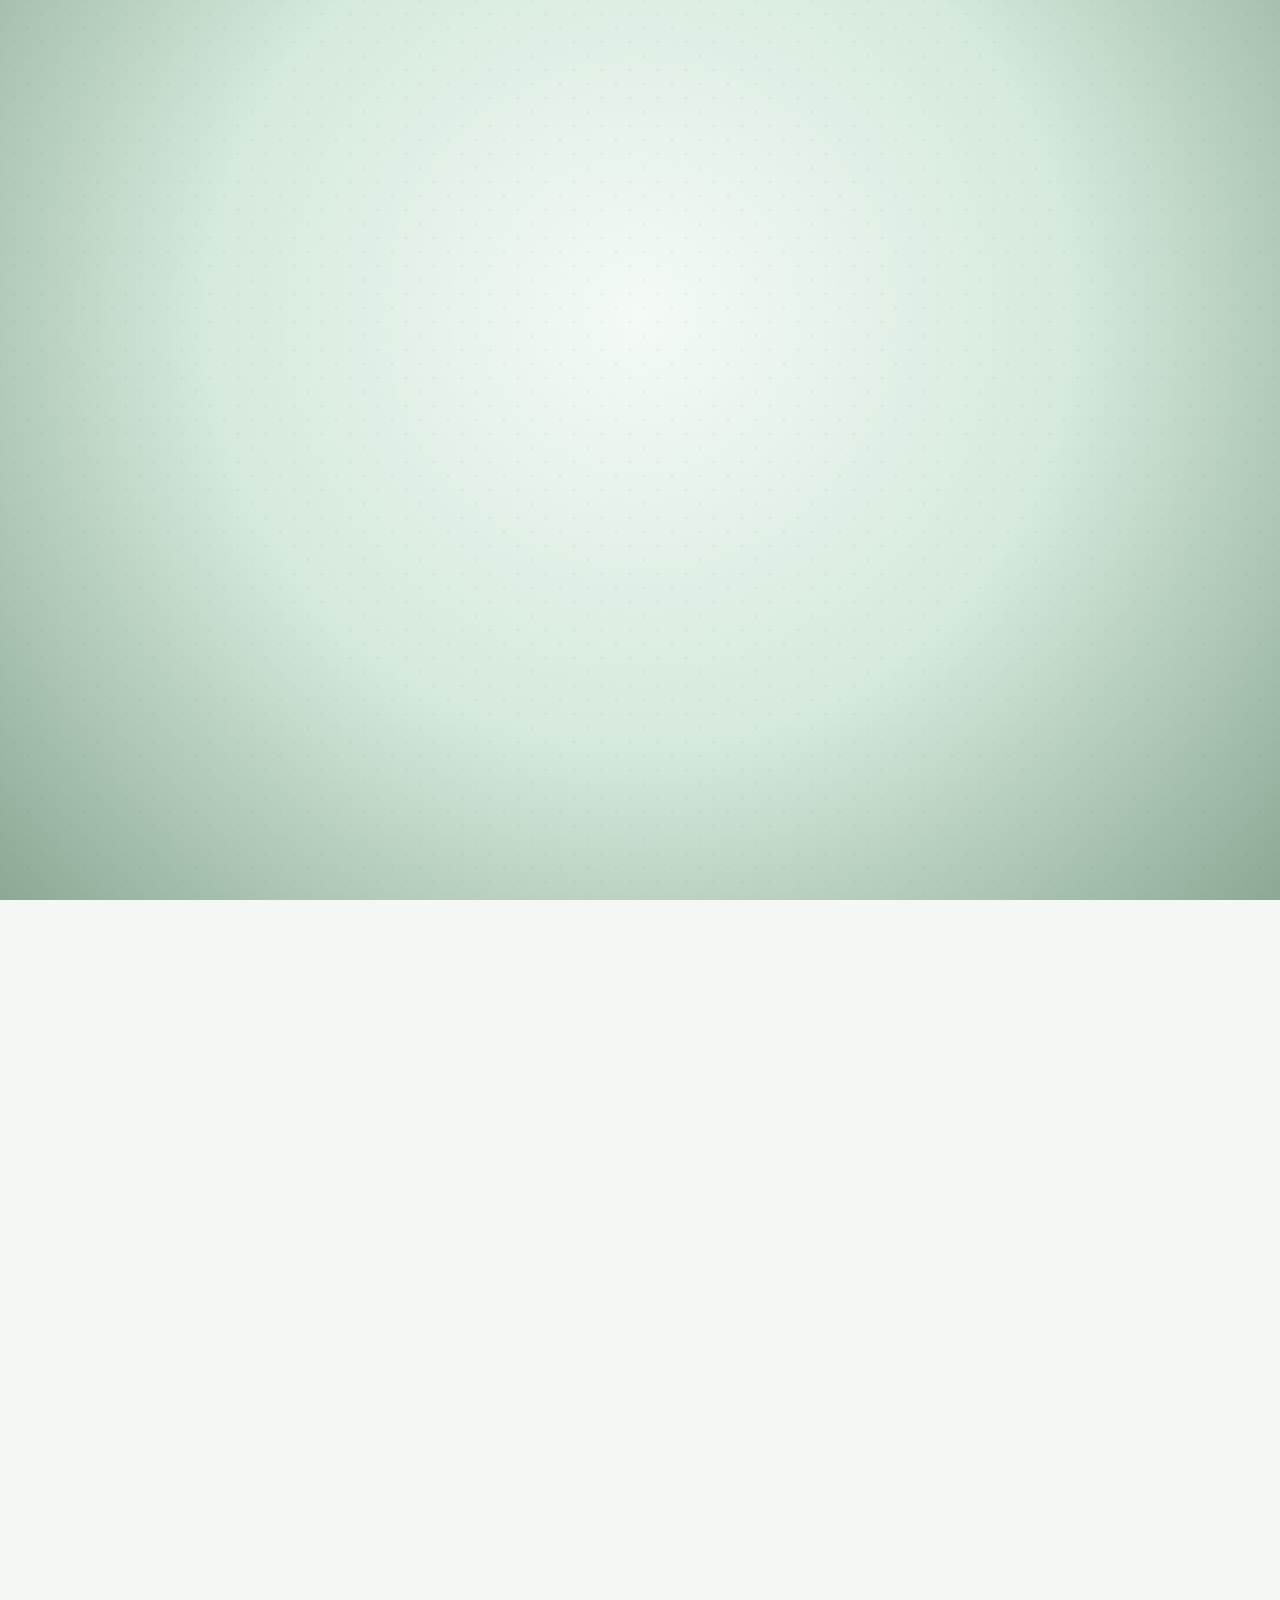
==== index_template.html @ 74e0a9d7 "Add files via upload" ====
<!DOCTYPE html>
<html lang="th">
<head>
    <meta charset="UTF-8">
    <meta name="viewport" content="width=device-width, initial-scale=1.0">
    <title>Warangkana &amp; Tarin Wedding Celebration — 12.12.2569</title>
    <meta name="description" content="การ์ดเชิญงานมงคลสมรสระหว่าง วรางคณา วิทยปรีชากุล และ ธารินทร์ ปัญญา วันเสาร์ที่ 12 ธันวาคม พ.ศ. 2569 ณ โกดังเจ๊ชิง &amp; เฮียฟู่">
    
    <!-- Open Graph for Line & Social Sharing -->
    <meta property="og:title" content="Warangkana &amp; Tarin Wedding Celebration">
    <meta property="og:description" content="ขอเรียนเชิญร่วมเป็นเกียรติในงานมงคลสมรส 12.12.2569 ณ โกดังเจ๊ชิง &amp; เฮียฟู่">
    <meta property="og:type" content="website">

    <!-- Fonts (Elegant Thai & English Pairing: Charm, Noto Serif Thai, Sarabun, Prompt, Cormorant Garamond, Alex Brush) -->
    <link rel="preconnect" href="https://fonts.googleapis.com">
    <link rel="preconnect" href="https://fonts.gstatic.com" crossorigin>
    <link href="https://fonts.googleapis.com/css2?family=Alex+Brush&family=Charm:wght@400;700&family=Cormorant+Garamond:ital,wght@0,300;0,400;0,500;0,600;1,300;1,400&family=Noto+Serif+Thai:wght@300;400;500;600&family=Prompt:wght@300;400;500&family=Sarabun:wght@300;400;500;600&display=swap" rel="stylesheet">
    
    <!-- Stylesheet -->
    <link rel="stylesheet" href="style.css?v=27.0">
    <script src="https://www.youtube.com/iframe_api"></script>
</head>
<body>
    <!-- Preloaded Cat Meow Sound Effect 🐱🔊 -->
    <audio id="meow-sound" src="meow.mp3" preload="auto"></audio>
    
    <div id="ytmusic" style="position:fixed; top:-9999px; left:-9999px; width:1px; height:1px; opacity:0; pointer-events:none;"></div>

    <!-- Falling Petals Canvas -->
    <canvas id="petalsCanvas" class="petals-canvas"></canvas>

    <!-- Animated Running 3D Fluffy WHITE Cat Element (น้องแมวขาว 🐱🤍) -->
    <div id="catCharacter" class="cat-character" title="คลิกเพื่อเล่นกับน้องแมวขาว 🐱🤍" aria-label="ตัวการ์ตูนแมวสีขาววิ่งเล่น">
        <div class="cat-bubble-wrap">
            <div class="cat-bubble" id="catBubble">Meow~ 🤍</div>
        </div>
        <div class="cat-body-flip">
            <svg class="cat-svg" viewBox="0 0 100 80" width="76" height="60">
                <defs>
                    <radialGradient id="catBodyGrad" cx="45%" cy="40%" r="55%">
                        <stop offset="0%" stop-color="#ffffff"/>
                        <stop offset="85%" stop-color="#f2f5f3"/>
                        <stop offset="100%" stop-color="#dce3df"/>
                    </radialGradient>
                    <radialGradient id="catHeadGrad" cx="40%" cy="35%" r="60%">
                        <stop offset="0%" stop-color="#ffffff"/>
                        <stop offset="80%" stop-color="#f0f4f1"/>
                        <stop offset="100%" stop-color="#d5ded8"/>
                    </radialGradient>
                    <linearGradient id="bellGrad" x1="0%" y1="0%" x2="100%" y2="100%">
                        <stop offset="0%" stop-color="#ffe259"/>
                        <stop offset="100%" stop-color="#ffa751"/>
                    </linearGradient>
                </defs>
                <!-- Cat Tail -->
                <path class="cat-tail" d="M 15 50 Q 5 30 12 20 Q 20 15 16 30" fill="url(#catHeadGrad)" stroke="#4b6854" stroke-width="2.2" stroke-linecap="round"/>
                <!-- Cat Body (3D White) -->
                <ellipse cx="45" cy="52" rx="26" ry="18" fill="url(#catBodyGrad)" stroke="#4b6854" stroke-width="2"/>
                <!-- Cute Gold Bell Collar -->
                <path d="M 54 44 Q 68 47 78 40" fill="none" stroke="#e05638" stroke-width="3" stroke-linecap="round"/>
                <circle cx="66" cy="46" r="3.5" fill="url(#bellGrad)" stroke="#4b6854" stroke-width="1"/>
                <!-- Cat Head (3D White) -->
                <circle cx="70" cy="38" r="16" fill="url(#catHeadGrad)" stroke="#4b6854" stroke-width="2"/>
                <!-- Ears -->
                <polygon points="59,26 65,10 72,23" fill="url(#catHeadGrad)" stroke="#4b6854" stroke-width="2"/>
                <polygon points="72,23 79,10 85,26" fill="url(#catHeadGrad)" stroke="#4b6854" stroke-width="2"/>
                <!-- Inner Ears (Rosy Pink) -->
                <polygon points="62,24 65,14 68,22" fill="#ffb7b2"/>
                <polygon points="75,22 79,14 82,24" fill="#ffb7b2"/>
                <!-- Sparkle Cute Eyes -->
                <circle cx="66" cy="36" r="2.6" fill="#1b281f"/>
                <circle cx="76" cy="36" r="2.6" fill="#1b281f"/>
                <!-- Eye Sparkle Highlights -->
                <circle cx="65.2" cy="34.8" r="0.9" fill="#ffffff"/>
                <circle cx="67.0" cy="37.0" r="0.4" fill="#ffffff"/>
                <circle cx="75.2" cy="34.8" r="0.9" fill="#ffffff"/>
                <circle cx="77.0" cy="37.0" r="0.4" fill="#ffffff"/>
                <!-- Pink Nose & Cute Mouth -->
                <polygon points="70,39.5 72,39.5 71,41.5" fill="#ff9aa2"/>
                <path d="M 68 42 Q 71 44.5 74 42" fill="none" stroke="#1b281f" stroke-width="1.2" stroke-linecap="round"/>
                <!-- Cute Blush Cheeks -->
                <ellipse cx="61" cy="40" rx="3" ry="1.8" fill="#ffb7b2" opacity="0.7"/>
                <ellipse cx="81" cy="40" rx="3" ry="1.8" fill="#ffb7b2" opacity="0.7"/>
                <!-- Whiskers -->
                <line x1="55" y1="37" x2="46" y2="35" stroke="#4b6854" stroke-width="1.2"/>
                <line x1="55" y1="40" x2="46" y2="41" stroke="#4b6854" stroke-width="1.2"/>
                <line x1="83" y1="37" x2="92" y2="35" stroke="#4b6854" stroke-width="1.2"/>
                <line x1="83" y1="40" x2="92" y2="41" stroke="#4b6854" stroke-width="1.2"/>
                <!-- Paws (White) -->
                <ellipse class="paw paw-1" cx="28" cy="67" rx="5" ry="4" fill="#ffffff" stroke="#4b6854" stroke-width="1.5"/>
                <ellipse class="paw paw-2" cx="40" cy="67" rx="5" ry="4" fill="#ffffff" stroke="#4b6854" stroke-width="1.5"/>
                <ellipse class="paw paw-3" cx="52" cy="67" rx="5" ry="4" fill="#ffffff" stroke="#4b6854" stroke-width="1.5"/>
                <ellipse class="paw paw-4" cx="64" cy="67" rx="5" ry="4" fill="#ffffff" stroke="#4b6854" stroke-width="1.5"/>
            </svg>
        </div>
    </div>

    <!-- Floating Audio & Ambient Controls -->
    <div class="floating-controls">
        <button id="petalToggleBtn" class="control-btn active" title="เปิด/ปิด กลีบดอกไม้" aria-label="เปิด/ปิด กลีบดอกไม้">
            <span class="icon">🌸</span>
        </button>
        <button id="musicToggleBtn" class="control-btn" title="เปิด/ปิด เสียงเพลงบรรเลง" aria-label="เปิด/ปิด เสียงเพลงบรรเลง">
            <span class="icon">🎵</span>
        </button>
    </div>

    <!-- Page 1: Outer Cover / Digital Envelope (Classic Vintage Invitation Card) -->
    <div class="cover" id="cover">
        <div class="envelope-wrapper">
            <div class="envelope-card fade-in">
                <!-- Vintage Flourish Corner Borders -->
                <svg class="vintage-corner vintage-corner-tl" viewBox="0 0 50 50" fill="none" stroke="#7a9a83" stroke-width="1.5">
                    <path d="M 5 25 C 5 10 10 5 25 5 M 5 15 C 5 8 8 5 15 5 M 2 2 L 48 2 M 2 2 L 2 48" />
                    <circle cx="8" cy="8" r="2" fill="#7a9a83"/>
                </svg>
                <svg class="vintage-corner vintage-corner-tr" viewBox="0 0 50 50" fill="none" stroke="#7a9a83" stroke-width="1.5">
                    <path d="M 5 25 C 5 10 10 5 25 5 M 5 15 C 5 8 8 5 15 5 M 2 2 L 48 2 M 2 2 L 2 48" />
                    <circle cx="8" cy="8" r="2" fill="#7a9a83"/>
                </svg>
                <svg class="vintage-corner vintage-corner-bl" viewBox="0 0 50 50" fill="none" stroke="#7a9a83" stroke-width="1.5">
                    <path d="M 5 25 C 5 10 10 5 25 5 M 5 15 C 5 8 8 5 15 5 M 2 2 L 48 2 M 2 2 L 2 48" />
                    <circle cx="8" cy="8" r="2" fill="#7a9a83"/>
                </svg>
                <svg class="vintage-corner vintage-corner-br" viewBox="0 0 50 50" fill="none" stroke="#7a9a83" stroke-width="1.5">
                    <path d="M 5 25 C 5 10 10 5 25 5 M 5 15 C 5 8 8 5 15 5 M 2 2 L 48 2 M 2 2 L 2 48" />
                    <circle cx="8" cy="8" r="2" fill="#7a9a83"/>
                </svg>

                <div class="cover-content">
                    <p class="cover-kicker">YOU ARE INVITED TO THE WEDDING OF</p>
                    
                    <!-- Prominent & Delicate English Couple Names Title -->
                    <h1 class="cover-couple-names" style="margin-top: 1.2rem; margin-bottom: 0.8rem;">Warangkana &amp; Tarin</h1>

                    <!-- Arch Photo Frame (รูป ปก.jpg) -->
                    <div class="cover-photo-frame">
                        <img id="coverPhotoImg" class="cover-photo-img" src="images/ปก.jpg" onerror="this.onerror=null;this.src='images/cover_photo.jpg';" alt="Warangkana &amp; Tarin Monogram Cover Photo">
                    </div>
                    
                    <!-- Balanced Date & Time Row -->
                    <div class="vintage-date-row">
                        <span>SATURDAY</span>
                        <span style="color: #d4c7b5; opacity: 0.8;">|</span>
                        <span class="v-day-num">12</span>
                        <span>DECEMBER</span>
                        <span style="color: #d4c7b5; opacity: 0.8;">|</span>
                        <span>AT 3 PM</span>
                    </div>

                    <!-- Venue Title -->
                    <p class="vintage-venue-text">ณ โกดังเจ๊ชิง &amp; เฮียฟู่</p>
                    
                    <!-- Luxury Arch Pill-Shaped Open Card Button with Slide/Click Guide 🌿✨ -->
                    <button class="pill-open-btn" id="openCardBtn" aria-label="เปิดการ์ดแต่งงาน">
                        <span class="pill-text-th">✨ สไลด์ หรือ คลิกเปิดการ์ด ✨</span>
                        <span class="pill-text-en">SLIDE OR CLICK TO OPEN</span>
                    </button>
                </div>
            </div>
        </div>
    </div>

    <!-- Page 2: Main Wedding Invitation Card -->
    <main class="card" id="card">
        
        <!-- Header & Hero Section -->
        <header class="section hero">
            <div class="hero-bg-texture"></div>
            
            <!-- Side Botanical Vines -->
            <div class="hero-side-vine vine-left fade-in">
                <svg viewBox="0 0 100 300" width="90" height="260" fill="none">
                    <path d="M60 0 Q30 90 70 180 T40 280" stroke="#7a9a83" stroke-width="1.5" stroke-dasharray="5 3" opacity="0.5"/>
                    <path d="M55 25 C35 15 25 35 50 40 Z" fill="#7a9a83" opacity="0.45"/>
                    <path d="M45 75 C20 65 15 85 40 90 Z" fill="#4b6854" opacity="0.45"/>
                    <path d="M62 125 C37 115 32 135 57 140 Z" fill="#7a9a83" opacity="0.45"/>
                    <path d="M50 175 C25 165 20 185 45 190 Z" fill="#9caf88" opacity="0.45"/>
                    <path d="M55 235 C30 225 25 245 50 250 Z" fill="#4b6854" opacity="0.45"/>
                </svg>
            </div>
            <div class="hero-side-vine vine-right fade-in">
                <svg viewBox="0 0 100 300" width="90" height="260" fill="none">
                    <path d="M40 0 Q70 90 30 180 T60 280" stroke="#7a9a83" stroke-width="1.5" stroke-dasharray="5 3" opacity="0.5"/>
                    <path d="M45 25 C65 15 75 35 50 40 Z" fill="#7a9a83" opacity="0.45"/>
                    <path d="M55 75 C80 65 85 85 60 90 Z" fill="#4b6854" opacity="0.45"/>
                    <path d="M38 125 C63 115 68 135 43 140 Z" fill="#7a9a83" opacity="0.45"/>
                    <path d="M50 175 C75 165 80 185 55 190 Z" fill="#9caf88" opacity="0.45"/>
                    <path d="M45 235 C70 225 75 245 50 250 Z" fill="#4b6854" opacity="0.45"/>
                </svg>
            </div>

            <div class="hero-container">
                <p class="hero-kicker fade-in">ขอเรียนเชิญร่วมเป็นเกียรติในงานมงคลสมรส</p>
                
                <div class="hero-names-wrap fade-in">
                    <h1 class="hero-names">
                        <span class="name-en name-bride">Warangkana Wittayapreechakorn</span>
                        <span class="amp">&amp;</span>
                        <span class="name-en name-groom">Tarin Panya</span>
                    </h1>
                </div>

                <div class="hero-divider fade-in">
                    <!-- Inline Botanical Branch Vector -->
                    <svg class="hero-branch-svg" viewBox="0 0 200 40" width="160" height="32">
                        <path d="M 10 20 Q 100 5 190 20" fill="none" stroke="#7a9a83" stroke-width="1.5"/>
                        <path d="M 40 17 Q 35 8 45 14 Z" fill="#7a9a83"/>
                        <path d="M 60 15 Q 65 5 55 12 Z" fill="#7a9a83"/>
                        <path d="M 90 12 Q 85 2 95 10 Z" fill="#7a9a83"/>
                        <path d="M 110 12 Q 115 2 105 10 Z" fill="#7a9a83"/>
                        <path d="M 140 15 Q 135 7 145 13 Z" fill="#7a9a83"/>
                        <path d="M 160 17 Q 165 8 155 14 Z" fill="#7a9a83"/>
                    </svg>
                </div>

                <!-- Page 2 Wedding Card Frame with Dancing Couple Watercolor Image -->
                <div class="couple-card-wrap fade-in">
                    <div class="couple-frame">
                        <div class="couple-img-container">
                            <img id="preweddingImg" class="couple-img" src="__COVER_B64__" onerror="this.onerror=null;this.src='images/ภาพแรก.jpg';" alt="Warangkana &amp; Tarin Wedding Photo">
                        </div>
                        <div class="couple-caption">
                            <h2 class="couple-card-title">Warangkana &amp; Tarin Wedding</h2>
                            <p class="quote">&ldquo;Two lives, two hearts, joined together in friendship, united forever in love.&rdquo;</p>
                        </div>
                    </div>
                </div>

                <div class="hero-date-badge fade-in">
                    <time datetime="2026-12-12">วันเสาร์ที่ 12 ธันวาคม พ.ศ. 2569</time>
                </div>
            </div>
        </header>

        <!-- Countdown & Save The Date -->
        <section class="section countdown-section">
            <div class="section-header fade-in">
                <p class="section-label">COUNTDOWN</p>
                <h2 class="section-title">นับถอยหลังสู่วันพิเศษ</h2>
            </div>

            <div class="countdown fade-in" id="countdown" aria-label="นับถอยหลังสู่วันแต่งงาน">
                <div class="cd-unit">
                    <span class="cd-num" id="cd-days">00</span>
                    <span class="cd-label">วัน (Days)</span>
                </div>
                <span class="cd-sep" aria-hidden="true">:</span>
                <div class="cd-unit">
                    <span class="cd-num" id="cd-hours">00</span>
                    <span class="cd-label">ชม. (Hours)</span>
                </div>
                <span class="cd-sep" aria-hidden="true">:</span>
                <div class="cd-unit">
                    <span class="cd-num" id="cd-min">00</span>
                    <span class="cd-label">นาที (Mins)</span>
                </div>
                <span class="cd-sep" aria-hidden="true">:</span>
                <div class="cd-unit">
                    <span class="cd-num" id="cd-sec">00</span>
                    <span class="cd-label">วินาที (Secs)</span>
                </div>
            </div>
        </section>

        <!-- Schedule / Agenda Section -->
        <section class="section schedule-section">
            <div class="section-header fade-in">
                <p class="section-label">TIMELINE</p>
                <h2 class="section-title">กำหนดการพิธีมงคลสมรส</h2>
                <p class="section-sub">วันเสาร์ที่ 12 ธันวาคม พ.ศ. 2569</p>
            </div>

            <div class="hz-timeline-wrap fade-in">
                <div class="hz-timeline-nodes">
                    <div class="hz-node">
                        <div class="node-icon">💍</div>
                        <div class="node-time">15:00 น.</div>
                        <div class="node-title">พิธีสวมแหวนหมั้น</div>
                    </div>
                    <div class="hz-node">
                        <div class="node-icon">🐚</div>
                        <div class="node-time">16:00 น.</div>
                        <div class="node-title">พิธีรดน้ำสังข์</div>
                    </div>
                    <div class="hz-node">
                        <div class="node-icon">🍽️</div>
                        <div class="node-time">17:00 น.</div>
                        <div class="node-title">ร่วมรับประทานอาหาร</div>
                    </div>
                </div>
                <div class="hz-timeline-line">
                    <span class="dot"></span>
                    <span class="dot"></span>
                    <span class="dot"></span>
                </div>
            </div>
        </section>

        <!-- Location & Map Section -->
        <section class="section location-section">
            <div class="section-header fade-in">
                <p class="section-label">LOCATION</p>
                <h2 class="section-title">สถานที่จัดงาน</h2>
                <p class="section-sub">ณ โกดังเจ๊ชิง &amp; เฮียฟู่</p>
            </div>

            <div class="map-card fade-in">
                <div class="venue-icon">📍</div>
                <h3 class="map-venue-name">โกดังเจ๊ชิง &amp; เฮียฟู่</h3>
                <p class="map-address">สถานที่จัดงานมงคลสมรส (โกดังเจ๊ชิง &amp; เฮียฟู่)</p>
                <div class="parking-info" style="margin-bottom: 1.4rem;">
                    <span class="info-tag">มีสถานที่จอดรถรองรับสำหรับแขกผู้มีเกียรติ</span>
                </div>
                <!-- Embed Google Maps iFrame for โกดังเจ๊ชิง & เฮียฟู่ -->
                <div class="map-container" style="margin-bottom: 1.5rem; border-radius: 14px; overflow: hidden; border: 1.5px solid rgba(122, 154, 131, 0.3); box-shadow: 0 8px 24px rgba(43, 69, 51, 0.08);">
                    <iframe 
                        title="Google Maps Location โกดังเจ๊ชิง &amp; เฮียฟู่"
                        src="https://www.google.com/maps/embed?pb=!1m18!1m12!1m3!1d3851.698!2d102.1584131!3d15.0531854!2m3!1f0!2f0!3f0!3m2!1i1024!2i768!4f13.1!3m3!1m2!1s0x31194b10ff8f0d87%3A0x27681fb399672de6!2z4LmC44LiB4LiU4Lix4LiH4LmA4LiK4Li04LiHICZg4LmA4Lih4Li14LmA4Lif4Lij4Lix4LiB!5e0!3m2!1sth!2sth" 
                        width="100%" 
                        height="260" 
                        style="border:0;" 
                        allowfullscreen="" 
                        loading="lazy">
                    </iframe>
                </div>
                <a href="https://www.google.com/maps/place/%E0%B9%82%E0%B8%81%E0%B8%94%E0%B8%B1%E0%B8%87%E0%B9%80%E0%B8%88%E0%B9%8A%E0%B8%8A%E0%B8%B4%E0%B8%87+%26+%E0%B9%80%E0%B8%AE%E0%B8%B5%E0%B8%A2%E0%B8%9F%E0%B8%B9%E0%B9%88/@15.0531854,102.1584131,17z/data=!3m1!4b1!4m6!3m5!1s0x31194b10ff8f0d87:0x27681fb399672de6!8m2!3d15.0531854!4d102.160988!16s%2Fg%2F11h4cxg7vl?entry=ttu&amp;g_ep=EgoyMDI2MDgxMC4wIKXMDSoASAFQAw%3D%3D" target="_blank" rel="noopener noreferrer" class="btn-primary">
                    📍 นำทางด้วย Google Maps (โกดังเจ๊ชิง &amp; เฮียฟู่)
                </a>
            </div>
        </section>

        <!-- Dress Code / Theme Section -->
        <section class="section dresscode-section">
            <div class="section-header fade-in">
                <p class="section-label">DRESS CODE</p>
                <h2 class="section-title">ธีมสีเครื่องแต่งกาย</h2>
                <p class="section-sub">Sage Green &amp; Soft Earth Tones</p>
            </div>

            <div class="color-palette fade-in">
                <div class="color-swatch">
                    <div class="swatch-circle" style="background-color: #4b6854;" title="Sage Green"></div>
                    <span class="swatch-label">Sage Green</span>
                </div>
                <div class="color-swatch">
                    <div class="swatch-circle" style="background-color: #7a9a83;" title="Soft Sage"></div>
                    <span class="swatch-label">Soft Sage</span>
                </div>
                <div class="color-swatch">
                    <div class="swatch-circle" style="background-color: #9caf88;" title="Olive Mist"></div>
                    <span class="swatch-label">Olive Mist</span>
                </div>
                <div class="color-swatch">
                    <div class="swatch-circle" style="background-color: #dbe4dd;" title="Eucalyptus"></div>
                    <span class="swatch-label">Eucalyptus</span>
                </div>
                <div class="color-swatch">
                    <div class="swatch-circle" style="background-color: #c89d7c; border: 1px solid #b88d6c;" title="Sandy Brown"></div>
                    <span class="swatch-label">Sandy Brown</span>
                </div>
                <div class="color-swatch">
                    <div class="swatch-circle" style="background-color: #e8ded1; border: 1px solid #d4c7b5;" title="Warm Cream"></div>
                    <span class="swatch-label">Warm Cream</span>
                </div>
            </div>
            <p class="dresscode-note fade-in">แล้วแต่สะดวกของแขกผู้มีเกียรติ</p>
        </section>

        <!-- RSVP & Wishes Section -->
        <section class="section rsvp fade-in">
            <div class="section-header fade-in">
                <p class="section-label">RSVP &amp; WISHES</p>
                <h2 class="section-title">ตอบรับการเข้าร่วม &amp; อวยพร</h2>
                <p class="section-sub">กรุณาแจ้งการเข้าร่วมงานล่วงหน้าเพื่อการจัดเตรียมสถานที่</p>
            </div>

            <form id="rsvpForm" class="rsvp-form fade-in">
                <div class="field">
                    <label for="guestName">ชื่อ - นามสกุล <span class="req">*</span></label>
                    <input type="text" id="guestName" required placeholder="เช่น คุณสมชาย และครอบครัว">
                </div>

                <div class="field-row">
                    <div class="field">
                        <label for="guestCount">จำนวนผู้เข้าร่วม</label>
                        <select id="guestCount">
                            <option value="1">1 ท่าน</option>
                            <option value="2">2 ท่าน</option>
                            <option value="3">3 ท่าน</option>
                            <option value="4+">4 ท่านขึ้นไป</option>
                        </select>
                    </div>
                    <div class="field">
                        <label for="attendance">การมาร่วมงาน</label>
                        <select id="attendance">
                            <option value="yes">มาร่วมงานด้วยความยินดี</option>
                            <option value="no">ติดภารกิจ ไม่สามารถมาร่วมงานได้</option>
                        </select>
                    </div>
                </div>

                <div class="field">
                    <label for="wishesMsg">คำอวยพรถึงบ่าวสาว <span class="optional">(ถ้ามี)</span></label>
                    <textarea id="wishesMsg" rows="3" placeholder="เขียนคำอวยพรความหมายดีๆ ถึงวรางคณา &amp; ธารินทร์..."></textarea>
                </div>

                <button type="submit" class="btn-primary btn-submit">ส่งคำตอบรับ &amp; อวยพร 💌</button>
            </form>

            <div class="wishes-board fade-in" style="margin-top: 3rem;">
                <h3 class="section-title" style="font-size: 1.3rem; margin-bottom: 1.5rem;">คำอวยพรจากแขกผู้มีเกียรติ</h3>
                <div class="wishes-grid" id="wishesList">
                    <div class="wish-card">
                        <p class="wish-text">ขอให้น้องวรางคณาและน้องธารินทร์มีความสุขมากๆ ครองรักกันยั่งยืนยาวนานครับ 💖</p>
                        <p class="wish-author">— ครอบครัววิทยปรีชากุล</p>
                    </div>
                    <div class="wish-card">
                        <p class="wish-text">ยินดีกับทั้งสองคนด้วยน้าาา เจ้าสาวสวยมาก เจ้าบ่าวหล่อเท่ เหมาะสมกันที่สุด! 🎉🌿</p>
                        <p class="wish-author">— แก๊งเพื่อนสนิท</p>
                    </div>
                </div>
            </div>
        </section>

        <!-- Digital Gifting / Monetary Gift -->
        <section class="section gifting-section">
            <div class="section-header fade-in">
                <p class="section-label">GIFTING</p>
                <h2 class="section-title">ร่วมอวยพร &amp; ของขวัญแทนใจ</h2>
                <p class="section-sub">ขอขอบพระคุณในน้ำใจและร่วมแสดงความยินดีแก่คู่บ่าวสาว</p>
            </div>

            <div class="gifting-card fade-in">
                <h3 class="gifting-title">ร่วมอวยพรผ่านบัญชีพร้อมเพย์</h3>
                <p class="gifting-desc">สามารถร่วมอวยพรและมอบของขวัญแทนใจให้แก่คู่บ่าวสาว</p>
                <button class="btn-secondary" id="qrToggleBtn">
                    💳 แสดง QR Code สำหรับร่วมอวยพร
                </button>

                <div class="gifting-box hidden" id="qrBox">
                    <div class="qr-payment-wrap">
                        <div class="qr-frame">
                            <img id="promptpayQrImg" class="qr-code-img" src="__QR_B64__" alt="PromptPay QR Code">
                        </div>
                    </div>
                </div>
            </div>
        </section>

        <!-- Footer -->
        <footer class="footer">
            <div class="footer-content fade-in text-center">
                <p class="footer-names">Warangkana &amp; Tarin</p>
                <p class="courtesy-text">ขอขอบพระคุณทุกท่านจากใจจริง</p>
                <p class="footer-date" style="margin-top: 0.8rem; font-family: var(--font-display); color: var(--ink-soft); letter-spacing: 0.2em;">12.12.2569</p>
            </div>
        </footer>

    </main>

    <!-- JavaScript -->
    <script src="script.js?v=26.0"></script>
</body>
</html>
---- style.css ----
/*
  Wedding Invitation — Warangkana & Tarin
  Palette: Sage Green (#7a9a83), Deep Forest (#4b6854), Sage Mist (#eaf2ec), Cream White (#faf8f5)
  Typography: Cormorant Garamond, Alex Brush, Noto Serif/Sans Thai
*/

/* ── Design System Tokens (Sage Green Theme) ── */
:root {
    --bg:          #f4f7f4;
    --bg-warm:     #ebeee9;
    --bg-card:     #ffffff;
    --ink:         #152419;
    --ink-soft:    #354b3c;
    --ink-mute:    #697f70;
    --accent:      #7a9a83;
    --accent-dark: #4b6854;
    --accent-l:    #d5e4d9;
    --sage-light:  #eaf2ec;
    --sandy-brown: #c89d7c;
    --sandy-light: #f5eae0;
    --border:      #d4e2d8;
    --shadow-soft: 0 10px 30px rgba(21, 36, 25, 0.08);
    --shadow-lift: 0 16px 40px rgba(21, 36, 25, 0.14);

    --font-script:  'Alex Brush', cursive;
    --font-display: 'Cormorant Garamond', serif;
    --font-thai:    'Noto Serif Thai', serif;
    --font-body:    'Noto Serif Thai', 'Noto Sans Thai', sans-serif;

    --ease: cubic-bezier(.4, 0, .2, 1);
    --max-w: 680px;
}

/* ── Reset & Global Rules ──────────────── */
*, *::before, *::after { margin: 0; padding: 0; box-sizing: border-box; }
html { font-size: 16px; scroll-behavior: smooth; }

body {
    font-family: var(--font-body);
    background-color: #f4f7f4;
    background-image: 
        radial-gradient(circle at 10% 20%, rgba(122, 154, 131, 0.12) 0%, transparent 45%),
        radial-gradient(circle at 90% 80%, rgba(75, 104, 84, 0.12) 0%, transparent 45%),
        url("data:image/svg+xml,%3Csvg width='140' height='140' viewBox='0 0 140 140' xmlns='http://www.w3.org/2000/svg'%3E%3Cg fill='%237a9a83' fill-opacity='0.16'%3E%3Cpath d='M35 20c-8 0-15 10-12 20 3 10 15 15 22 10 8-5 5-20-10-30zm0 3c10 8 13 18 8 22-5 4-15-1-18-9-1-7 5-13 10-13zM105 90c-8 0-15 10-12 20 3 10 15 15 22 10 8-5 5-20-10-30zm0 3c10 8 13 18 8 22-5 4-15-1-18-9-1-7 5-13 10-13z'/%3E%3Cpath d='M70 50c-15-5-25 3-28 13-3 10 5 20 18 20 13 0 20-13 18-23-3-5-4-9-8-10zm-1 4c4 1 5 5 6 9-1 8-8 16-16 16-9 0-14-8-13-15 1-8 9-13 23-10z'/%3E%3C/g%3E%3C/svg%3E");
    background-repeat: repeat;
    background-size: auto, auto, 150px 150px;
    background-attachment: fixed;
    color: var(--ink);
    line-height: 1.75;
    -webkit-font-smoothing: antialiased;
    overflow-x: hidden;
}

/* ── Petals Canvas ──────────────────────── */
.petals-canvas {
    position: fixed;
    top: 0;
    left: 0;
    width: 100vw;
    height: 100vh;
    pointer-events: none;
    z-index: 99;
}

/* ── Animated Running WHITE Cat Character (น้องแมวขาว 🐱🤍) ── */
.cat-character {
    position: fixed;
    bottom: 15px;
    left: -80px;
    z-index: 150;
    cursor: pointer;
    animation: catRunAcross 25s linear infinite;
    user-select: none;
    transition: transform .2s;
    filter: drop-shadow(0 6px 12px rgba(43, 69, 51, 0.15));
}

.cat-character.paused,
.cat-character.paused *,
.cat-body-flip.paused,
.cat-body-flip.paused * {
    animation-play-state: paused !important;
}

.cat-character.fast-speed {
    animation-duration: 8s !important;
}

.cat-body-flip.fast-speed {
    animation-duration: 8s !important;
}

.cat-body-flip.jump-prep {
    animation: catJumpPrep 0.45s ease-out !important;
}

@keyframes catJumpPrep {
    0% { transform: translateY(0) scale(1); }
    35% { transform: translateY(6px) scale(1.15, 0.85); }
    70% { transform: translateY(-40px) scale(0.9, 1.25); }
    100% { transform: translateY(0) scale(1); }
}

.cat-character:hover {
    transform: scale(1.15) translateY(-5px);
}

.cat-body-flip {
    display: inline-block;
    animation: catBodyFlipAnim 25s linear infinite;
    transform-origin: center center;
}

.cat-bubble-wrap {
    position: absolute;
    top: -32px;
    left: 10px;
    z-index: 10;
    pointer-events: none;
}

.cat-bubble {
    background: #ffffff;
    border: 1.5px solid var(--accent);
    padding: 4px 12px;
    border-radius: 14px;
    font-family: var(--font-thai);
    font-size: .8rem;
    font-weight: 500;
    color: var(--accent-dark);
    box-shadow: 0 4px 12px rgba(0,0,0,0.12);
    white-space: nowrap;
    animation: catBubblePulse 2s ease-in-out infinite;
    transform: scaleX(1) !important; /* Always readable, never flipped */
}

.cat-tail {
    transform-origin: 15px 50px;
    animation: catTailWag 1.5s ease-in-out infinite alternate;
}

.paw-1, .paw-3 { animation: catPawStep 0.4s ease-in-out infinite alternate; }
.paw-2, .paw-4 { animation: catPawStep 0.4s ease-in-out infinite alternate-reverse; }

@keyframes catRunAcross {
    0%   { left: -90px; }
    48%  { left: calc(100vw + 20px); }
    50%  { left: calc(100vw + 20px); }
    98%  { left: -90px; }
    100% { left: -90px; }
}

@keyframes catBodyFlipAnim {
    0%, 48%   { transform: scaleX(1); }
    50%, 98%  { transform: scaleX(-1); }
    100%      { transform: scaleX(1); }
}

@keyframes catTailWag {
    0%   { transform: rotate(-8deg); }
    100% { transform: rotate(15deg); }
}

@keyframes catPawStep {
    0%   { transform: translateY(0); }
    100% { transform: translateY(-3px); }
}

@keyframes catBubblePulse {
    0%, 100% { transform: translateY(0); }
    50%      { transform: translateY(-3px); }
}

/* ── Floating Controls ──────────────────── */
.floating-controls {
    position: fixed;
    bottom: 1.5rem;
    right: 1.5rem;
    z-index: 120;
    display: flex;
    flex-direction: column;
    gap: .75rem;
}

.control-btn {
    width: 46px;
    height: 46px;
    border-radius: 50%;
    background: rgba(255, 255, 255, 0.92);
    border: 1px solid var(--border);
    box-shadow: 0 4px 15px rgba(0, 0, 0, 0.08);
    backdrop-filter: blur(8px);
    display: flex;
    align-items: center;
    justify-content: center;
    cursor: pointer;
    font-size: 1.2rem;
    transition: transform .25s var(--ease), background .25s;
}

.control-btn:hover {
    transform: scale(1.1);
    background: var(--bg-card);
}

.control-btn.active {
    border-color: var(--accent);
    box-shadow: 0 0 12px rgba(122, 154, 131, 0.4);
}

/* ── Cover / Arch Shape Overlay Entrance ──────────── */
.cover {
    position: fixed;
    inset: 0;
    z-index: 200;
    background: radial-gradient(circle at 50% 35%, #f4faf6 0%, #d5e9dc 50%, #8ca995 100%);
    display: flex;
    align-items: center;
    justify-content: center;
    padding: 1.5rem;
    transition: transform 0.9s cubic-bezier(0.4, 0, 0.2, 1), opacity 0.7s var(--ease), visibility 0.9s;
    overflow: hidden;
    touch-action: pan-y;
}

.cover::before {
    content: "";
    position: absolute;
    inset: 0;
    background-image: radial-gradient(#4b6854 0.8px, transparent 0.8px), radial-gradient(#4b6854 0.8px, transparent 0.8px);
    background-size: 28px 28px;
    background-position: 0 0, 14px 14px;
    opacity: 0.07;
    pointer-events: none;
}

.cover.open {
    transform: translateY(-100%);
    opacity: 0;
    visibility: hidden;
    pointer-events: none;
}

.envelope-wrapper {
    width: 100%;
    max-width: 440px;
    perspective: 1000px;
    position: relative;
    z-index: 2;
}

.envelope-card {
    background: #faf8f3;
    border-radius: 170px 170px 24px 24px;
    border: 1.5px solid #d4c7b5;
    box-shadow: 0 25px 60px rgba(43, 69, 51, 0.22), inset 0 0 0 1px rgba(212, 199, 181, 0.4);
    padding: 3rem 1.8rem 2.5rem;
    text-align: center;
    position: relative;
    overflow: hidden;
    color: #2b4533;
}

.vintage-corner {
    position: absolute;
    width: 44px;
    height: 44px;
    pointer-events: none;
    opacity: 0.8;
}
.vintage-corner-tl { top: 18px; left: 18px; }
.vintage-corner-tr { top: 18px; right: 18px; transform: scaleX(-1); }
.vintage-corner-bl { bottom: 14px; left: 14px; transform: scaleY(-1); }
.vintage-corner-br { bottom: 14px; right: 14px; transform: scale(-1); }

.cover-content {
    position: relative;
    z-index: 2;
    width: 100%;
    max-width: 96%;
    margin: 0 auto;
    word-break: break-word;
    overflow-wrap: break-word;
    text-align: center;
}

.cover-kicker {
    font-family: var(--font-display);
    font-size: clamp(0.7rem, 3.2vw, 0.82rem);
    letter-spacing: 0.22em;
    color: #577862;
    margin-bottom: 0.6rem;
    text-transform: uppercase;
    word-break: break-word;
}

.cover-couple-names {
    font-family: 'Cormorant Garamond', 'Alex Brush', serif;
    font-style: italic;
    font-weight: 400;
    font-size: clamp(1.9rem, 6.6vw, 3.1rem);
    color: #2b4533;
    line-height: 1.18;
    margin: 1.1rem auto 0.8rem;
    text-shadow: 0 2px 8px rgba(75, 104, 84, 0.08);
    max-width: 98%;
    word-break: break-word;
}

.cover-photo-frame {
    width: 210px;
    height: 240px;
    max-width: 80vw;
    border-radius: 105px 105px 18px 18px;
    overflow: hidden;
    border: 1.5px solid #d4c7b5;
    box-shadow: 0 12px 32px rgba(75, 104, 84, 0.14);
    background: #faf8f3;
    position: relative;
    transition: transform .35s var(--ease), box-shadow .35s;
    margin: 0.8rem auto 1.2rem;
}

.cover-photo-frame:hover {
    transform: translateY(-3px) scale(1.02);
    box-shadow: 0 16px 36px rgba(75, 104, 84, 0.22);
}

.cover-photo-img {
    width: 100%;
    height: 100%;
    object-fit: cover;
    display: block;
}

.vintage-date-row {
    display: flex;
    align-items: center;
    justify-content: center;
    flex-wrap: wrap;
    gap: 0.4rem 0.75rem;
    font-family: var(--font-display);
    font-size: clamp(0.78rem, 3.2vw, 0.92rem);
    letter-spacing: 0.12em;
    color: #4b6854;
    margin: 1.2rem auto 0.8rem;
    padding: 0.6rem 0.4rem;
    border-top: 1px solid rgba(212, 199, 181, 0.5);
    border-bottom: 1px solid rgba(212, 199, 181, 0.5);
    max-width: 98%;
}

.vintage-date-row .v-day-num {
    font-size: 1.28rem;
    font-weight: 400;
    color: #2b4533;
}

.vintage-venue-text {
    font-family: 'Noto Serif Thai', serif;
    font-size: clamp(0.95rem, 4vw, 1.15rem);
    font-weight: 500;
    color: #2b4533;
    margin: 0.8rem auto 1.2rem;
    letter-spacing: 0.03em;
    max-width: 98%;
    word-break: break-word;
}

/* Luxury Arch Pill-Shape Open Card Button (Pulsing Glow Effect 🌿✨) */
.pill-open-btn {
    background: linear-gradient(135deg, #4b6854 0%, #344c3c 100%);
    border: 1px solid rgba(212, 199, 181, 0.7);
    border-radius: 50px;
    padding: 0.85rem 2.8rem;
    display: inline-flex;
    flex-direction: column;
    align-items: center;
    justify-content: center;
    cursor: pointer;
    box-shadow: 0 8px 25px rgba(75, 104, 84, 0.25);
    transition: all 0.35s ease;
    margin-top: 0.8rem;
    outline: none;
    position: relative;
    animation: pillGlowPulse 2.4s infinite ease-in-out;
}

@keyframes pillGlowPulse {
    0%, 100% {
        box-shadow: 0 8px 25px rgba(75, 104, 84, 0.25), 0 0 0 0 rgba(122, 154, 131, 0.45);
        transform: scale(1);
    }
    50% {
        box-shadow: 0 14px 32px rgba(75, 104, 84, 0.38), 0 0 0 10px rgba(122, 154, 131, 0);
        transform: scale(1.03);
    }
}

.pill-open-btn:hover {
    transform: translateY(-2px) scale(1.05);
    box-shadow: 0 16px 36px rgba(75, 104, 84, 0.4);
    background: linear-gradient(135deg, #577862 0%, #3d5846 100%);
}

.pill-text-th {
    font-family: 'Noto Serif Thai', 'Charm', sans-serif;
    font-size: 0.98rem;
    font-weight: 500;
    letter-spacing: 0.1em;
    color: #ffffff;
    line-height: 1.2;
}

.pill-text-en {
    font-family: 'Cormorant Garamond', serif;
    font-size: 0.72rem;
    letter-spacing: 0.25em;
    color: #e8ded1;
    text-transform: uppercase;
    margin-top: 2px;
}

.cover-photo-frame:hover {
    transform: translateY(-4px) scale(1.03);
    box-shadow: 0 14px 35px rgba(122, 154, 131, 0.35);
}

.cover-photo-img {
    width: 100%;
    height: 100%;
    object-fit: cover;
    display: block;
}

.cover-content {
    position: relative;
    z-index: 2;
}

.cover-sub {
    font-family: var(--font-display);
    font-size: .85rem;
    letter-spacing: .35em;
    color: var(--accent-dark);
    margin-bottom: .8rem;
    text-transform: uppercase;
}

.cover-title {
    font-family: var(--font-display);
    font-size: clamp(2rem, 6vw, 2.8rem);
    font-weight: 300;
    color: var(--ink);
    line-height: 1.2;
}

.cover-line {
    width: 50px;
    height: 1px;
    background: var(--accent);
    margin: 1.5rem auto;
}

.cover-date {
    font-family: var(--font-display);
    font-size: .95rem;
    letter-spacing: .2em;
    color: var(--ink-soft);
    margin-bottom: 2rem;
}

/* Heart Wax Seal Button (Heart Shape 💖) */
.heart-seal {
    background: none;
    border: none;
    padding: 0;
    margin: 1.2rem auto 0;
    cursor: pointer;
    display: inline-block;
    transition: transform 0.3s var(--ease);
    animation: heartPulse 2.2s infinite ease-in-out;
}

.heart-seal:hover {
    transform: scale(1.12);
}

.heart-seal-svg {
    display: block;
    margin: 0 auto;
    filter: drop-shadow(0 8px 18px rgba(75, 104, 84, 0.4));
}

@keyframes heartPulse {
    0%, 100% { transform: scale(1); }
    50% { transform: scale(1.08); }
}

.wax-seal {
    width: 100px;
    height: 100px;
    margin: 0 auto;
    background: radial-gradient(circle, #7a9a83 0%, #4b6854 100%);
    border-radius: 50%;
    box-shadow: 0 6px 20px rgba(75, 104, 84, 0.4), inset 0 2px 4px rgba(255, 255, 255, 0.4);
    display: flex;
    align-items: center;
    justify-content: center;
    cursor: pointer;
    transition: transform .3s var(--ease), box-shadow .3s;
    animation: sealPulse 2.5s infinite;
}

.wax-seal:hover {
    transform: scale(1.08);
    box-shadow: 0 10px 25px rgba(75, 104, 84, 0.6);
}

.seal-inner {
    text-align: center;
    color: #fff;
}

.seal-initials {
    display: block;
    font-family: var(--font-script);
    font-size: 1.6rem;
    line-height: 1;
}

.seal-tap {
    display: block;
    font-family: var(--font-thai);
    font-size: .65rem;
    opacity: .9;
    letter-spacing: .05em;
    margin-top: 2px;
}

@keyframes sealPulse {
    0%, 100% { transform: scale(1); }
    50%      { transform: scale(1.04); }
}

/* ── Main Card Container ───────────────── */
.card {
    opacity: 0;
    transition: opacity 1s var(--ease);
}

.card.show { opacity: 1; }

/* ── Sections Common Layout ────────────── */
.section {
    max-width: var(--max-w);
    margin: 0 auto;
    padding: 4.5rem 1.6rem;
    text-align: center;
    position: relative;
}

/* ── Alternating Section Backgrounds (สลับสีเพิ่มมิติ) ── */
.countdown-section {
    background: #ffffff;
    border-radius: 24px;
    border: 1px solid rgba(212, 226, 216, 0.7);
    box-shadow: 0 10px 30px rgba(21, 36, 25, 0.04);
    margin-top: 2rem;
    margin-bottom: 2rem;
}

.schedule-section {
    background: #fbf9f5;
    border-radius: 24px;
    border: 1px solid rgba(220, 212, 198, 0.6);
    box-shadow: 0 12px 35px rgba(21, 36, 25, 0.04);
    margin-top: 2rem;
    margin-bottom: 2rem;
}

.location-section {
    background: #f1f6f3;
    border-radius: 24px;
    border: 1px solid rgba(122, 154, 131, 0.22);
    box-shadow: 0 12px 35px rgba(21, 36, 25, 0.04);
    margin-top: 2rem;
    margin-bottom: 2rem;
}

.dresscode-section {
    background: #f7f5ee;
    border-radius: 24px;
    border: 1px solid rgba(212, 203, 185, 0.55);
    box-shadow: 0 12px 35px rgba(21, 36, 25, 0.04);
    margin-top: 2rem;
    margin-bottom: 2rem;
}

.rsvp {
    background: #ffffff;
    border-radius: 24px;
    border: 1px solid rgba(212, 226, 216, 0.7);
    box-shadow: 0 14px 40px rgba(21, 36, 25, 0.06);
    margin-top: 2rem;
    margin-bottom: 2rem;
}

.gifting-section {
    background: #f2f7f4;
    border-radius: 24px;
    border: 1px solid rgba(122, 154, 131, 0.22);
    box-shadow: 0 12px 35px rgba(21, 36, 25, 0.04);
    margin-top: 2rem;
    margin-bottom: 2rem;
}

.section-header {
    margin-bottom: 2.8rem;
}

.section-label {
    font-family: var(--font-display);
    font-size: .8rem;
    letter-spacing: .35em;
    text-transform: uppercase;
    color: var(--accent-dark);
    margin-bottom: .4rem;
}

.section-title {
    font-family: var(--font-thai);
    font-size: 1.7rem;
    font-weight: 500;
    color: var(--ink);
    margin-bottom: .4rem;
}

.section-sub {
    font-family: var(--font-thai);
    font-size: .95rem;
    font-weight: 400;
    color: var(--ink-soft);
    max-width: 480px;
    margin: 0 auto;
}

/* ── Hero Section ────────────────────────── */
.hero {
    padding-top: 6rem;
    padding-bottom: 4rem;
    position: relative;
    overflow: hidden;
}

.hero-bg-texture {
    position: absolute;
    inset: 0;
    opacity: 0.1;
    background-size: cover;
    background-position: center;
    pointer-events: none;
}

.hero-container {
    position: relative;
    z-index: 2;
}

.hero-side-vine {
    position: absolute;
    top: 45%;
    transform: translateY(-50%);
    pointer-events: none;
    z-index: 1;
    transition: opacity 0.5s var(--ease);
}

.hero-side-vine.vine-left {
    left: -20px;
    animation: floatLeftVine 4s ease-in-out infinite alternate;
}

.hero-side-vine.vine-right {
    right: -20px;
    animation: floatRightVine 4.5s ease-in-out infinite alternate;
}

@keyframes floatLeftVine {
    0% { transform: translateY(-50%) rotate(0deg); }
    100% { transform: translateY(-53%) rotate(-3deg); }
}

@keyframes floatRightVine {
    0% { transform: translateY(-50%) rotate(0deg); }
    100% { transform: translateY(-47%) rotate(3deg); }
}

@media (max-width: 768px) {
    .hero-side-vine {
        display: none;
    }
}

.hero-kicker {
    font-family: var(--font-thai);
    font-size: .9rem;
    font-weight: 300;
    color: var(--ink-soft);
    letter-spacing: .08em;
    margin-bottom: 2rem;
}

.hero-names-wrap {
    margin-bottom: 2rem;
    text-align: center;
}

.hero-names .name-en {
    display: block;
    font-family: var(--font-script);
    font-size: clamp(3.2rem, 9vw, 5.2rem);
    font-weight: 500;
    color: #2b4533;
    text-shadow: 0 4px 20px rgba(43, 69, 51, 0.2);
    line-height: 1.25;
    letter-spacing: 0.01em;
}

.hero-names .name-bride,
.hero-names .name-groom {
    color: #2b4533;
    font-weight: 500;
}

.hero-names .amp {
    display: block;
    font-family: var(--font-script);
    font-size: clamp(2.8rem, 7vw, 4.2rem);
    color: var(--accent);
    text-shadow: 0 2px 12px rgba(122, 154, 131, 0.3);
    margin: 0.1rem 0;
}

.name-th-wrap {
    margin-top: .8rem;
    display: flex;
    flex-direction: column;
    align-items: center;
    gap: .15rem;
}

.name-th-bride,
.name-th-groom {
    font-family: var(--font-thai);
    font-size: 1.05rem;
    font-weight: 500;
    color: var(--accent-dark);
    letter-spacing: .05em;
}

.amp-th {
    font-family: var(--font-script);
    font-size: 1.5rem;
    color: var(--accent);
    line-height: 1;
}

.hero-divider {
    margin: 1.8rem 0;
}

.hero-branch {
    width: 100px;
    height: auto;
    opacity: .35;
    mix-blend-mode: multiply;
}

/* Pre-Wedding Card Frame */
.couple-card-wrap {
    margin: 2.5rem auto;
    max-width: 480px;
    width: 100%;
}

.couple-frame {
    background: var(--bg-card);
    padding: 14px;
    border-radius: 16px;
    box-shadow: var(--shadow-soft);
    border: 1px solid var(--border);
    transition: transform .3s var(--ease);
    overflow: hidden;
    width: 100%;
    box-sizing: border-box;
}

.couple-frame:hover {
    transform: translateY(-4px);
}

.couple-img-container {
    width: 100%;
    border-radius: 10px;
    overflow: hidden;
    display: block;
    box-sizing: border-box;
}

.couple-img,
#preweddingImg {
    width: 100%;
    height: auto;
    max-height: 480px;
    object-fit: cover;
    border-radius: 10px;
    display: block;
    box-sizing: border-box;
}

.couple-caption {
    padding: 1.2rem .8rem .4rem;
}

.couple-card-title {
    font-family: var(--font-display);
    font-style: italic;
    font-size: 1.35rem;
    font-weight: 500;
    color: var(--accent-dark);
    margin-bottom: .4rem;
    letter-spacing: .02em;
}

.couple-caption .quote {
    font-family: var(--font-display);
    font-style: italic;
    font-size: 1.05rem;
    color: var(--ink-soft);
    line-height: 1.5;
}

.hero-date-badge {
    font-family: var(--font-thai);
    font-size: 1rem;
    font-weight: 400;
    color: var(--ink);
    letter-spacing: .05em;
    display: inline-block;
    padding: .5rem 1.6rem;
    border-radius: 30px;
    background: var(--sage-light);
    border: 1px solid var(--accent-l);
}

/* ── Countdown & Calendar ────────────────── */
.countdown-section {
    padding-top: 4rem;
    padding-bottom: 4rem;
    border-top: 1px solid var(--border);
    border-bottom: 1px solid var(--border);
    background: var(--bg-warm);
}

.countdown {
    display: flex;
    align-items: baseline;
    justify-content: center;
    gap: clamp(.4rem, 2vw, 1rem);
    margin-bottom: 2.5rem;
}

.cd-unit {
    text-align: center;
    min-width: 64px;
}

.cd-num {
    display: block;
    font-family: var(--font-display);
    font-size: clamp(2.2rem, 6vw, 3rem);
    font-weight: 300;
    color: var(--ink);
    line-height: 1;
    font-variant-numeric: tabular-nums;
}

.cd-label {
    display: block;
    font-family: var(--font-thai);
    font-size: .7rem;
    color: var(--ink-mute);
    margin-top: .4rem;
}

.cd-sep {
    font-family: var(--font-display);
    font-size: 1.8rem;
    color: var(--accent);
    position: relative;
    top: -4px;
}

.calendar-actions {
    margin-top: 2rem;
}

.calendar-hint {
    font-family: var(--font-thai);
    font-size: .85rem;
    color: var(--ink-soft);
    margin-bottom: 1rem;
}

.calendar-btn-group {
    display: flex;
    justify-content: center;
    gap: .8rem;
    flex-wrap: wrap;
}

.btn-outline {
    display: inline-flex;
    align-items: center;
    gap: .5rem;
    font-family: var(--font-body);
    font-size: .85rem;
    color: var(--ink);
    background: var(--bg-card);
    border: 1px solid var(--border);
    border-radius: 6px;
    padding: .65rem 1.2rem;
    text-decoration: none;
    cursor: pointer;
    transition: all .25s var(--ease);
}

.btn-outline:hover {
    border-color: var(--accent);
    color: var(--accent-dark);
    box-shadow: 0 4px 12px rgba(0, 0, 0, 0.05);
}

/* ── Horizontal Timeline (Matching Reference Image #2) ── */
.hz-timeline-wrap {
    background: var(--bg-card);
    border: 1px solid var(--border);
    border-radius: 16px;
    padding: 2.5rem 1.5rem;
    box-shadow: var(--shadow-soft);
    margin-top: 1rem;
    position: relative;
}

.hz-timeline-nodes {
    display: flex;
    justify-content: space-around;
    align-items: flex-start;
    margin-bottom: 1rem;
    position: relative;
    z-index: 2;
}

.hz-node {
    text-align: center;
    flex: 1;
    padding: 0 .4rem;
}

.node-icon {
    font-size: 2.2rem;
    margin-bottom: .4rem;
}

.node-time {
    font-family: var(--font-display);
    font-size: 1.3rem;
    font-weight: 500;
    color: #e57c68;
    line-height: 1.2;
}

.node-title {
    font-family: var(--font-thai);
    font-size: .92rem;
    color: var(--accent-dark);
    font-weight: 500;
    margin-top: .2rem;
}

/* Continuous Axis Line */
.hz-timeline-line {
    height: 2px;
    background: #f7b2a3;
    position: relative;
    margin: 1.2rem 1rem 2.2rem;
    display: flex;
    justify-content: space-around;
    align-items: center;
}

.hz-timeline-line .dot {
    width: 14px;
    height: 14px;
    background: #e57c68;
    border-radius: 50%;
    border: 3px solid var(--bg-card);
    box-shadow: 0 0 0 2px #f7b2a3;
}

/* Bottom Info Grid */
.hz-info-grid {
    display: grid;
    grid-template-columns: 1fr 1.2fr 1fr;
    gap: 1.2rem;
    align-items: center;
    padding-top: 1.2rem;
    border-top: 1px dashed var(--border);
    text-align: center;
}

.info-col {
    padding: .4rem;
}

.col-date-venue .col-main {
    font-family: var(--font-thai);
    font-size: .9rem;
    font-weight: 500;
    color: var(--accent-dark);
}

.col-date-venue .col-sub {
    font-family: var(--font-thai);
    font-size: .8rem;
    color: var(--ink-soft);
    margin-top: .2rem;
}

.col-dresscode .col-tag {
    font-family: var(--font-display);
    font-size: .95rem;
    color: var(--accent-dark);
    font-style: italic;
    margin-bottom: .4rem;
}

.dresscode-inline {
    display: flex;
    align-items: center;
    justify-content: center;
    gap: .5rem;
}

.dc-title {
    font-family: var(--font-thai);
    font-size: .8rem;
    color: var(--ink-soft);
}

.dc-dots {
    display: flex;
    gap: .35rem;
}

.dot-swatch {
    width: 16px;
    height: 16px;
    border-radius: 50%;
    display: inline-block;
    border: 1px solid rgba(0,0,0,0.1);
}

.col-map .col-main {
    font-family: var(--font-thai);
    font-size: .85rem;
    color: var(--ink-soft);
    margin-bottom: .4rem;
}

.qr-placeholder {
    display: inline-flex;
    align-items: center;
    gap: .4rem;
    padding: .4rem .8rem;
    border: 1px solid var(--accent);
    border-radius: 6px;
    color: var(--accent-dark);
    text-decoration: none;
    font-family: var(--font-thai);
    font-size: .8rem;
    transition: background .25s;
}

.qr-placeholder:hover {
    background: var(--sage-light);
}

.courtesy-text {
    font-family: var(--font-thai);
    font-size: .85rem;
    color: var(--accent-dark);
    margin-top: 2rem;
    font-style: italic;
}

/* ── Dress Code ──────────────────────────── */
.dresscode-section {
    background: var(--bg-warm);
    border-top: 1px solid var(--border);
    border-bottom: 1px solid var(--border);
}

.color-palette {
    display: flex;
    justify-content: center;
    gap: 1.5rem;
    flex-wrap: wrap;
    margin-top: 2rem;
}

.dresscode-note {
    font-family: var(--font-thai);
    font-size: .95rem;
    color: var(--accent-dark);
    margin-top: 1.8rem;
    font-style: italic;
    letter-spacing: .02em;
    text-align: center;
}

.color-swatch {
    text-align: center;
    display: flex;
    flex-direction: column;
    align-items: center;
    gap: .5rem;
}

.swatch-circle {
    width: 48px;
    height: 48px;
    border-radius: 50%;
    background-color: var(--swatch-color);
    box-shadow: 0 4px 10px rgba(0, 0, 0, 0.1);
    border: 2px solid var(--bg-card);
    transition: transform .25s var(--ease);
}

.color-swatch:hover .swatch-circle {
    transform: scale(1.15);
}

.swatch-label {
    font-family: var(--font-thai);
    font-size: .75rem;
    color: var(--ink-soft);
}

/* ── Location & Map ──────────────────────── */
.map-card {
    background: var(--bg-card);
    border-radius: 14px;
    border: 1px solid var(--border);
    padding: 2.5rem 1.5rem;
    box-shadow: var(--shadow-soft);
    max-width: 500px;
    margin: 0 auto;
}

.venue-icon {
    font-size: 2.5rem;
    margin-bottom: .8rem;
}

.map-venue-name {
    font-family: var(--font-thai);
    font-size: 1.3rem;
    font-weight: 500;
    color: var(--ink);
    margin-bottom: .5rem;
}

.map-address {
    font-family: var(--font-body);
    font-size: .9rem;
    color: var(--ink-soft);
    line-height: 1.8;
    margin-bottom: 1.5rem;
}

.parking-info {
    margin-bottom: 1.8rem;
}

.info-tag {
    display: inline-block;
    font-family: var(--font-thai);
    font-size: .8rem;
    color: var(--accent-dark);
    background: var(--sage-light);
    padding: .4rem 1rem;
    border-radius: 20px;
}

.btn-primary {
    display: inline-flex;
    align-items: center;
    justify-content: center;
    gap: .5rem;
    font-family: var(--font-thai);
    font-size: .9rem;
    color: #ffffff;
    background: var(--accent-dark);
    border: none;
    border-radius: 6px;
    padding: .75rem 1.8rem;
    text-decoration: none;
    cursor: pointer;
    transition: background .25s var(--ease), transform .25s;
}

.btn-primary:hover {
    background: #364d3d;
    transform: translateY(-2px);
}

/* ── Digital Gifting & QR Payment ────────── */
.gifting-card {
    background: linear-gradient(135deg, #f7fafd 0%, #edf4ef 100%);
    border: 1px solid var(--border);
    border-radius: 14px;
    padding: 2rem 1.5rem;
    max-width: 500px;
    margin: 0 auto;
}

.gifting-title {
    font-family: var(--font-thai);
    font-size: 1.15rem;
    font-weight: 500;
    color: var(--ink);
    margin-bottom: .4rem;
}

.gifting-desc {
    font-family: var(--font-thai);
    font-size: .85rem;
    color: var(--ink-soft);
    margin-bottom: 1.2rem;
}

.btn-secondary {
    font-family: var(--font-thai);
    font-size: .85rem;
    color: var(--accent-dark);
    background: var(--bg-card);
    border: 1px solid var(--accent);
    padding: .6rem 1.2rem;
    border-radius: 6px;
    cursor: pointer;
    transition: all .25s;
}

.btn-secondary:hover {
    background: var(--sage-light);
}

.gifting-box {
    margin-top: 1.5rem;
    padding-top: 1.5rem;
    border-top: 1px dashed var(--border);
}

.qr-payment-wrap {
    text-align: center;
}

.qr-owner {
    font-family: var(--font-thai);
    font-size: .85rem;
    color: var(--accent-dark);
    font-weight: 500;
    margin-bottom: .8rem;
}

.qr-frame {
    background: #ffffff;
    padding: 12px;
    border-radius: 12px;
    display: inline-block;
    box-shadow: var(--shadow-soft);
    border: 1px solid var(--border);
    margin-bottom: .8rem;
    max-width: 280px;
}

.qr-code-img {
    width: 100%;
    max-width: 250px;
    height: auto;
    border-radius: 8px;
    display: block;
    margin: 0 auto;
}

.bank-holder {
    font-family: var(--font-thai);
    font-size: .9rem;
    color: var(--ink);
    margin-bottom: 1rem;
}

.btn-copy {
    display: inline-block;
    font-family: var(--font-thai);
    font-size: .8rem;
    color: #ffffff;
    background: var(--accent-dark);
    border: none;
    padding: .5rem 1.2rem;
    border-radius: 6px;
    text-decoration: none;
    cursor: pointer;
    transition: background .2s;
}

.btn-copy:hover {
    background: #364d3d;
}

/* ── RSVP ────────────────────────────────── */
.rsvp {
    background: var(--bg-warm);
    border-top: 1px solid var(--border);
    border-bottom: 1px solid var(--border);
}

.rsvp-form {
    max-width: 500px;
    margin: 0 auto;
    text-align: left;
}

.field { margin-bottom: 1.2rem; }

.field-row {
    display: flex;
    gap: 1rem;
    margin-bottom: 1.2rem;
}

.field-row .field { flex: 1; margin-bottom: 0; }

.field label {
    display: block;
    font-family: var(--font-thai);
    font-size: .85rem;
    color: var(--ink-soft);
    margin-bottom: .35rem;
}

.field .req { color: #d9534f; }
.field .optional { color: var(--ink-mute); font-weight: 300; }

.field input,
.field select,
.field textarea {
    width: 100%;
    font-family: var(--font-body);
    font-size: .9rem;
    color: var(--ink);
    background: var(--bg-card);
    border: 1px solid var(--border);
    border-radius: 6px;
    padding: .7rem .9rem;
    outline: none;
    transition: border-color .25s, box-shadow .25s;
}

.field input:focus,
.field select:focus,
.field textarea:focus {
    border-color: var(--accent);
    box-shadow: 0 0 0 3px rgba(122, 154, 131, 0.2);
}

.field select {
    cursor: pointer;
    appearance: none;
    background-image: url("data:image/svg+xml,%3Csvg xmlns='http://www.w3.org/2000/svg' width='10' height='6'%3E%3Cpath d='M0 0l5 6 5-6z' fill='%23526658'/%3E%3C/svg%3E");
    background-repeat: no-repeat;
    background-position: right 12px center;
    padding-right: 32px;
}

.btn-submit {
    width: 100%;
    margin-top: .6rem;
    padding: .85rem;
    font-size: .95rem;
}

.rsvp-done {
    text-align: center;
    padding: 3rem 1rem;
}

.done-icon { font-size: 3rem; margin-bottom: .8rem; }

.done-heading {
    font-family: var(--font-thai);
    font-size: 1.4rem;
    color: var(--ink);
    margin-bottom: .4rem;
}

.done-sub {
    font-family: var(--font-thai);
    font-size: .95rem;
    color: var(--ink-soft);
}

/* ── Guestbook / Wishes Wall ─────────────── */
.wishes-grid {
    display: grid;
    grid-template-columns: repeat(auto-fill, minmax(240px, 1fr));
    gap: 1.2rem;
    max-width: 620px;
    margin: 0 auto;
    text-align: left;
}

.wish-card {
    background: var(--bg-card);
    border-radius: 12px;
    padding: 1.2rem;
    border: 1px solid var(--border);
    box-shadow: var(--shadow-soft);
    position: relative;
}

.wish-card::before {
    content: "“";
    font-family: var(--font-display);
    font-size: 3rem;
    color: var(--accent-l);
    position: absolute;
    top: 0px;
    right: 12px;
    line-height: 1;
}

.wish-text {
    font-family: var(--font-thai);
    font-size: .88rem;
    color: var(--ink-soft);
    line-height: 1.6;
    margin-bottom: .8rem;
    position: relative;
    z-index: 2;
}

.wish-author {
    font-family: var(--font-thai);
    font-size: .8rem;
    font-weight: 500;
    color: var(--accent-dark);
}

/* ── Footer ──────────────────────────────── */
.footer {
    padding-top: 4rem;
    padding-bottom: 4rem;
    border-top: 1px solid var(--border);
    background: var(--bg);
}

.footer-branch {
    width: 80px;
    height: auto;
    opacity: .35;
    margin-bottom: 1.2rem;
}

.footer-names {
    font-family: var(--font-display);
    font-size: 1.8rem;
    font-weight: 300;
    color: var(--ink);
    margin-bottom: .2rem;
}

.footer-thank {
    font-family: var(--font-thai);
    font-size: .85rem;
    color: var(--ink-soft);
    margin-bottom: .6rem;
}

.footer-date {
    font-family: var(--font-display);
    font-size: .9rem;
    color: var(--ink-mute);
    letter-spacing: .2em;
}

/* ── Scroll Animations ───────────────────── */
.fade-in {
    opacity: 0;
    transform: translateY(20px);
    transition: opacity .8s var(--ease), transform .8s var(--ease);
}

.fade-in.visible {
    opacity: 1;
    transform: translateY(0);
}

/* ── Responsive ──────────────────────────── */
@media (max-width: 600px) {
    .section { padding: 3.5rem 1.25rem; }
    .hz-info-grid { grid-template-columns: 1fr; gap: 1rem; }
    .field-row { flex-direction: column; gap: 0; }
    .field-row .field { margin-bottom: 1.2rem; }
    .color-palette { gap: 1rem; }
    .swatch-circle { width: 40px; height: 40px; }
}

@media print {
    .cover, .floating-controls, .petals-canvas, .calendar-actions, .gifting-section, .rsvp, .cat-character { display: none; }
    .card { opacity: 1 !important; }
    .fade-in { opacity: 1 !important; transform: none !important; }
}
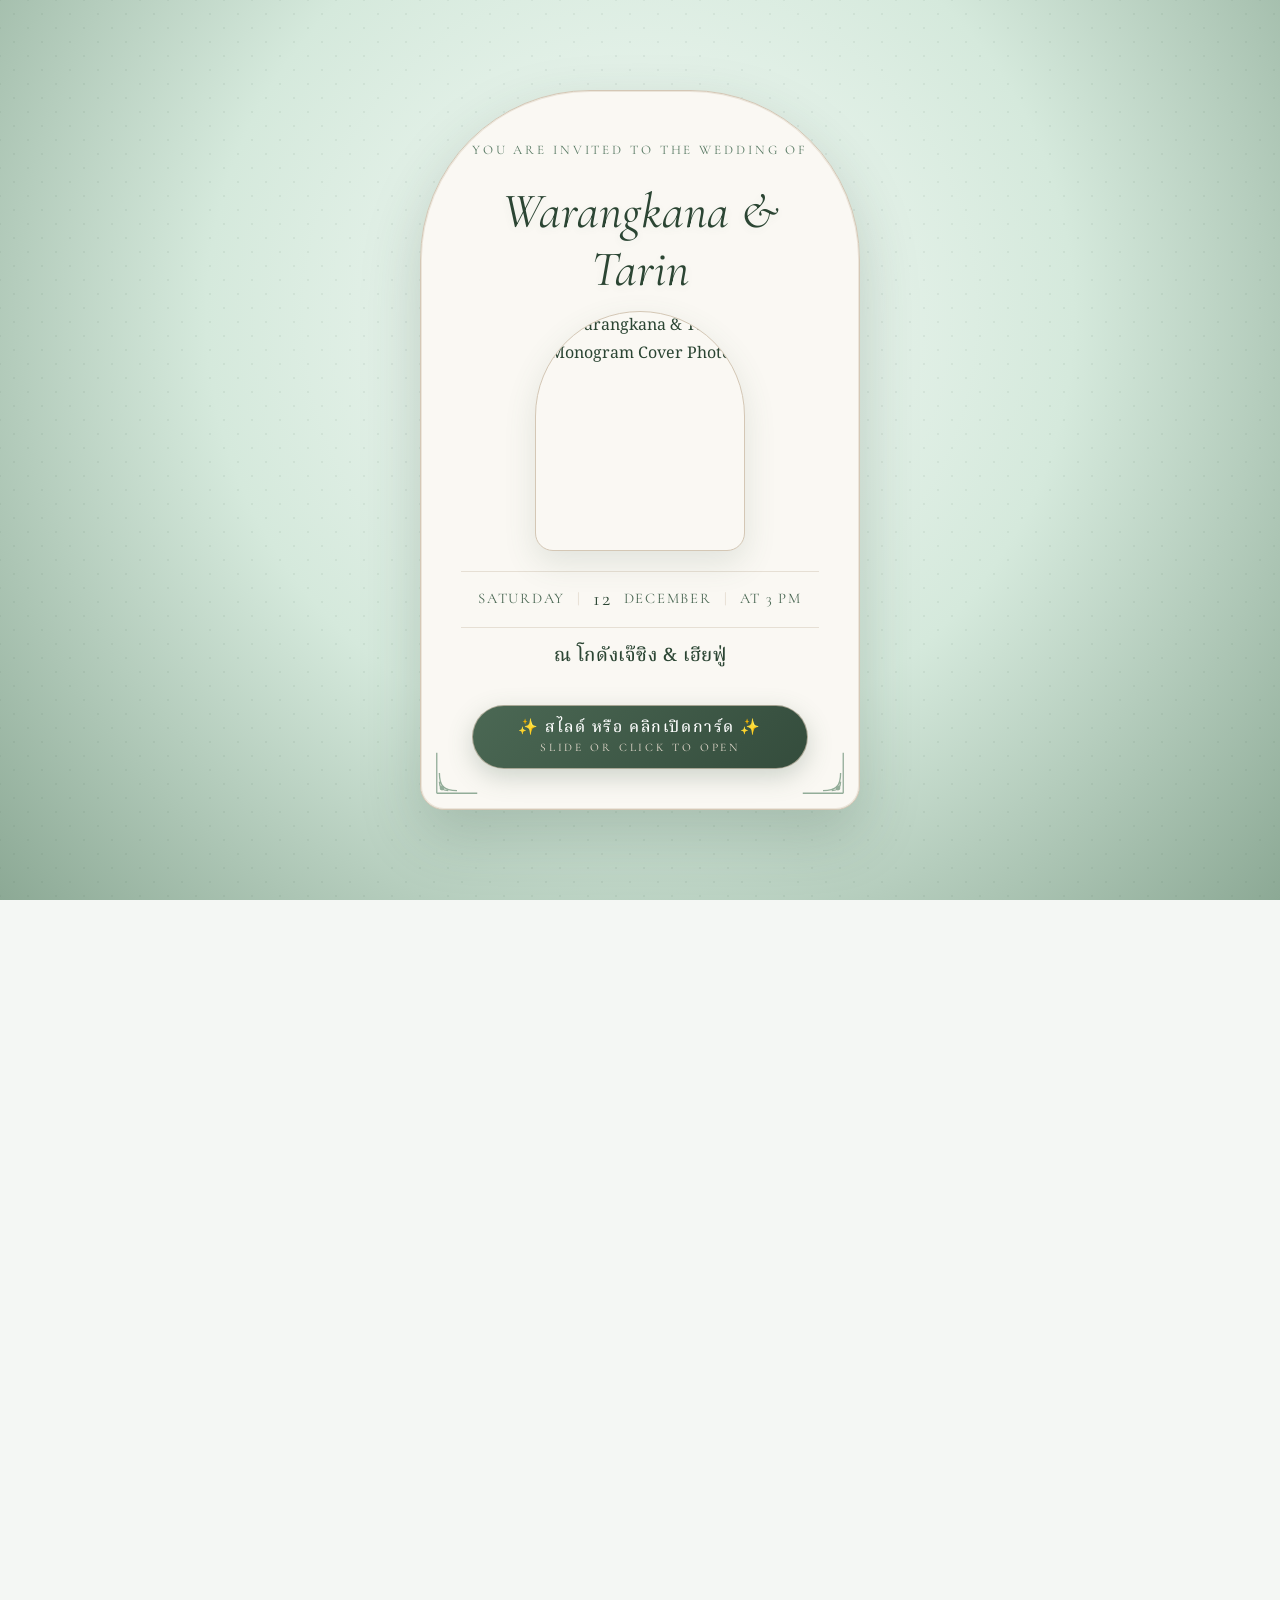
==== commit 61b13812: "Add files via upload" ====
--- a/index_template.html
+++ b/index_template.html
@@ -108,7 +108,7 @@
     <!-- Page 1: Outer Cover / Digital Envelope (Classic Vintage Invitation Card) -->
     <div class="cover" id="cover">
         <div class="envelope-wrapper">
-            <div class="envelope-card fade-in">
+            <div class="envelope-card">
                 <!-- Vintage Flourish Corner Borders -->
                 <svg class="vintage-corner vintage-corner-tl" viewBox="0 0 50 50" fill="none" stroke="#7a9a83" stroke-width="1.5">
                     <path d="M 5 25 C 5 10 10 5 25 5 M 5 15 C 5 8 8 5 15 5 M 2 2 L 48 2 M 2 2 L 2 48" />
--- a/style.css
+++ b/style.css
@@ -259,6 +259,8 @@
     position: relative;
     overflow: hidden;
     color: #2b4533;
+    opacity: 1 !important;
+    transform: none !important;
 }
 
 .vintage-corner {
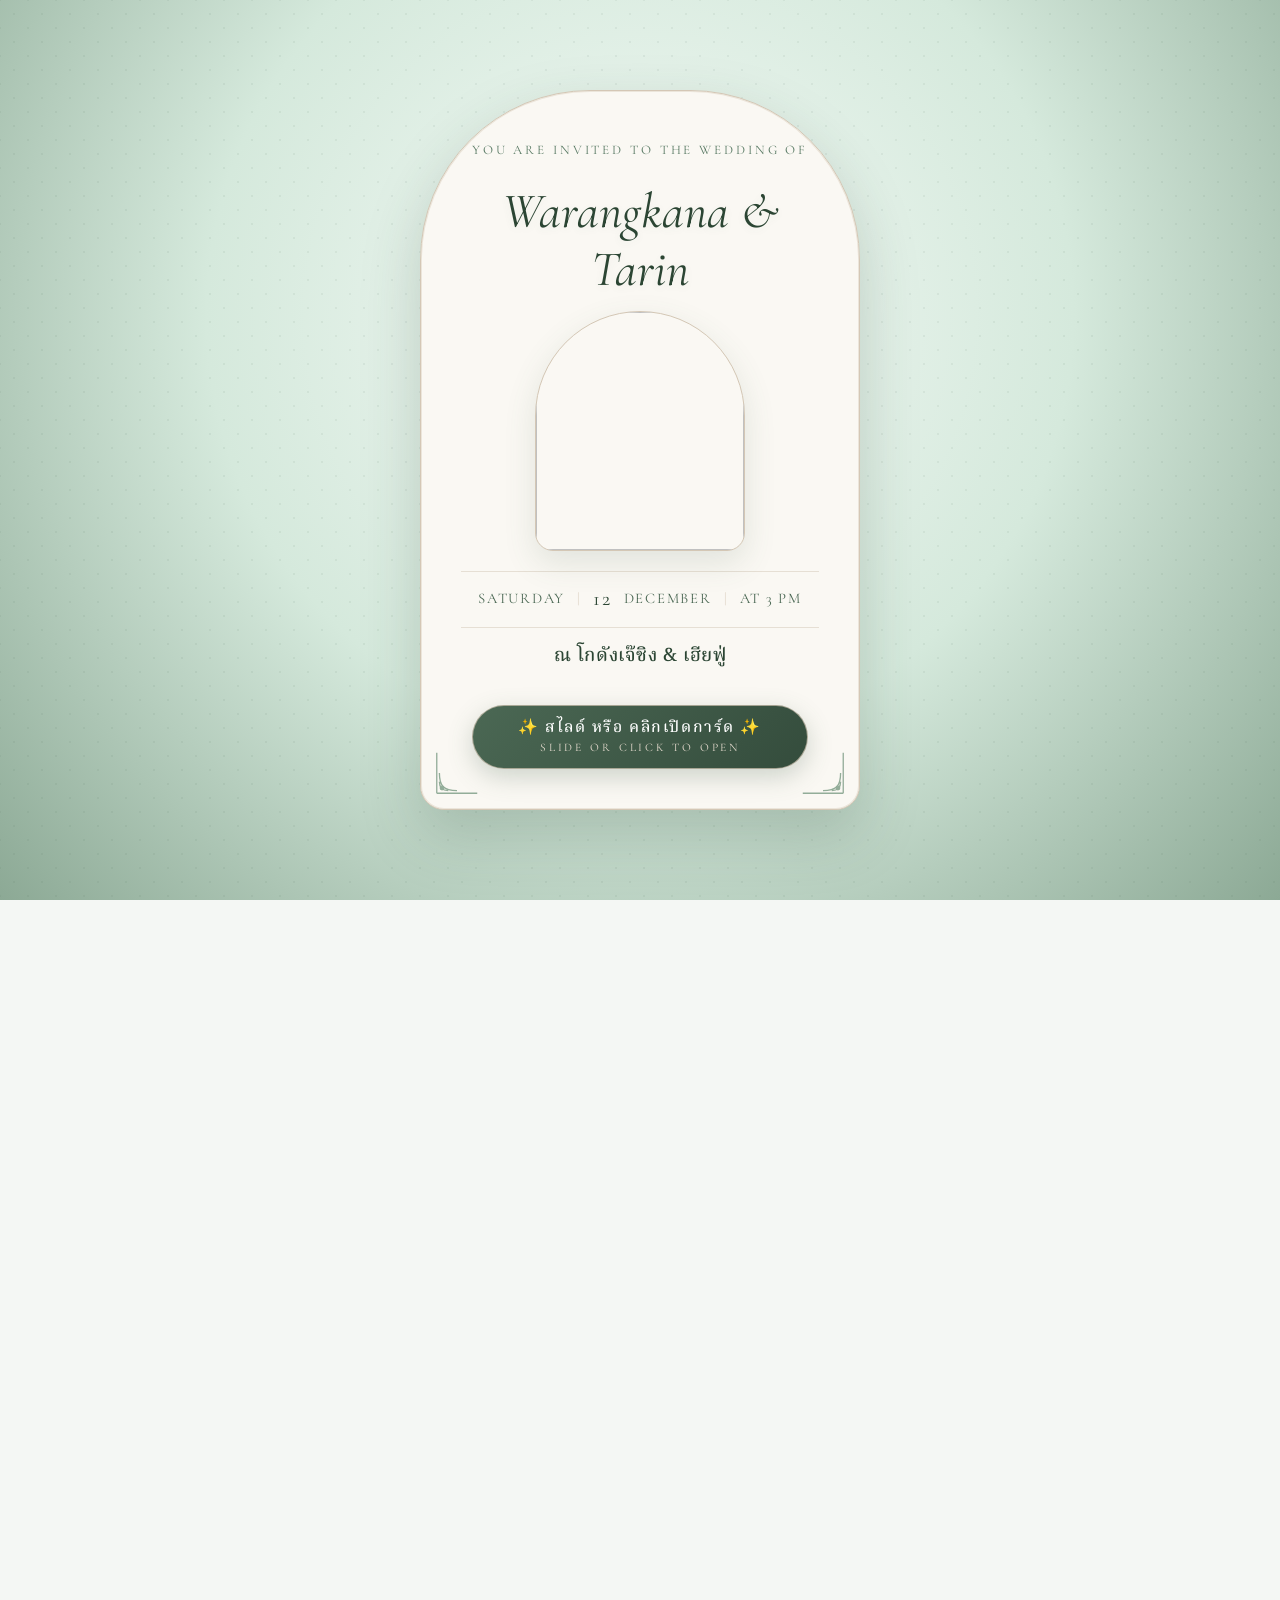
==== commit 34653583: "Add files via upload" ====
--- a/index_template.html
+++ b/index_template.html
@@ -106,7 +106,7 @@
     </div>
 
     <!-- Page 1: Outer Cover / Digital Envelope (Classic Vintage Invitation Card) -->
-    <div class="cover" id="cover">
+    <div class="cover" id="cover" onclick="executeOpenCard()">
         <div class="envelope-wrapper">
             <div class="envelope-card">
                 <!-- Vintage Flourish Corner Borders -->
@@ -133,9 +133,9 @@
                     <!-- Prominent & Delicate English Couple Names Title -->
                     <h1 class="cover-couple-names" style="margin-top: 1.2rem; margin-bottom: 0.8rem;">Warangkana &amp; Tarin</h1>
 
-                    <!-- Arch Photo Frame (รูป ปก.jpg) -->
+                    <!-- Arch Photo Frame (WT Monogram Logo) -->
                     <div class="cover-photo-frame">
-                        <img id="coverPhotoImg" class="cover-photo-img" src="images/ปก.jpg" onerror="this.onerror=null;this.src='images/cover_photo.jpg';" alt="Warangkana &amp; Tarin Monogram Cover Photo">
+                        <img id="coverPhotoImg" class="cover-photo-img" src="images/wt_logo.jpg" onerror="this.onerror=null;this.src='images/cover_photo.jpg';" alt="">
                     </div>
                     
                     <!-- Balanced Date & Time Row -->
@@ -151,8 +151,8 @@
                     <!-- Venue Title -->
                     <p class="vintage-venue-text">ณ โกดังเจ๊ชิง &amp; เฮียฟู่</p>
                     
-                    <!-- Luxury Arch Pill-Shaped Open Card Button with Slide/Click Guide 🌿✨ -->
-                    <button class="pill-open-btn" id="openCardBtn" aria-label="เปิดการ์ดแต่งงาน">
+                    <!-- Luxury Arch Pill-Shaped Open Card Button with Direct Onclick Guarantee 🌿✨ -->
+                    <button class="pill-open-btn" id="openCardBtn" onclick="executeOpenCard(); if(event) event.stopPropagation();" aria-label="เปิดการ์ดแต่งงาน">
                         <span class="pill-text-th">✨ สไลด์ หรือ คลิกเปิดการ์ด ✨</span>
                         <span class="pill-text-en">SLIDE OR CLICK TO OPEN</span>
                     </button>
--- a/style.css
+++ b/style.css
@@ -235,10 +235,10 @@
 }
 
 .cover.open {
-    transform: translateY(-100%);
-    opacity: 0;
-    visibility: hidden;
-    pointer-events: none;
+    transform: translateY(-100%) !important;
+    opacity: 0 !important;
+    visibility: hidden !important;
+    pointer-events: none !important;
 }
 
 .envelope-wrapper {
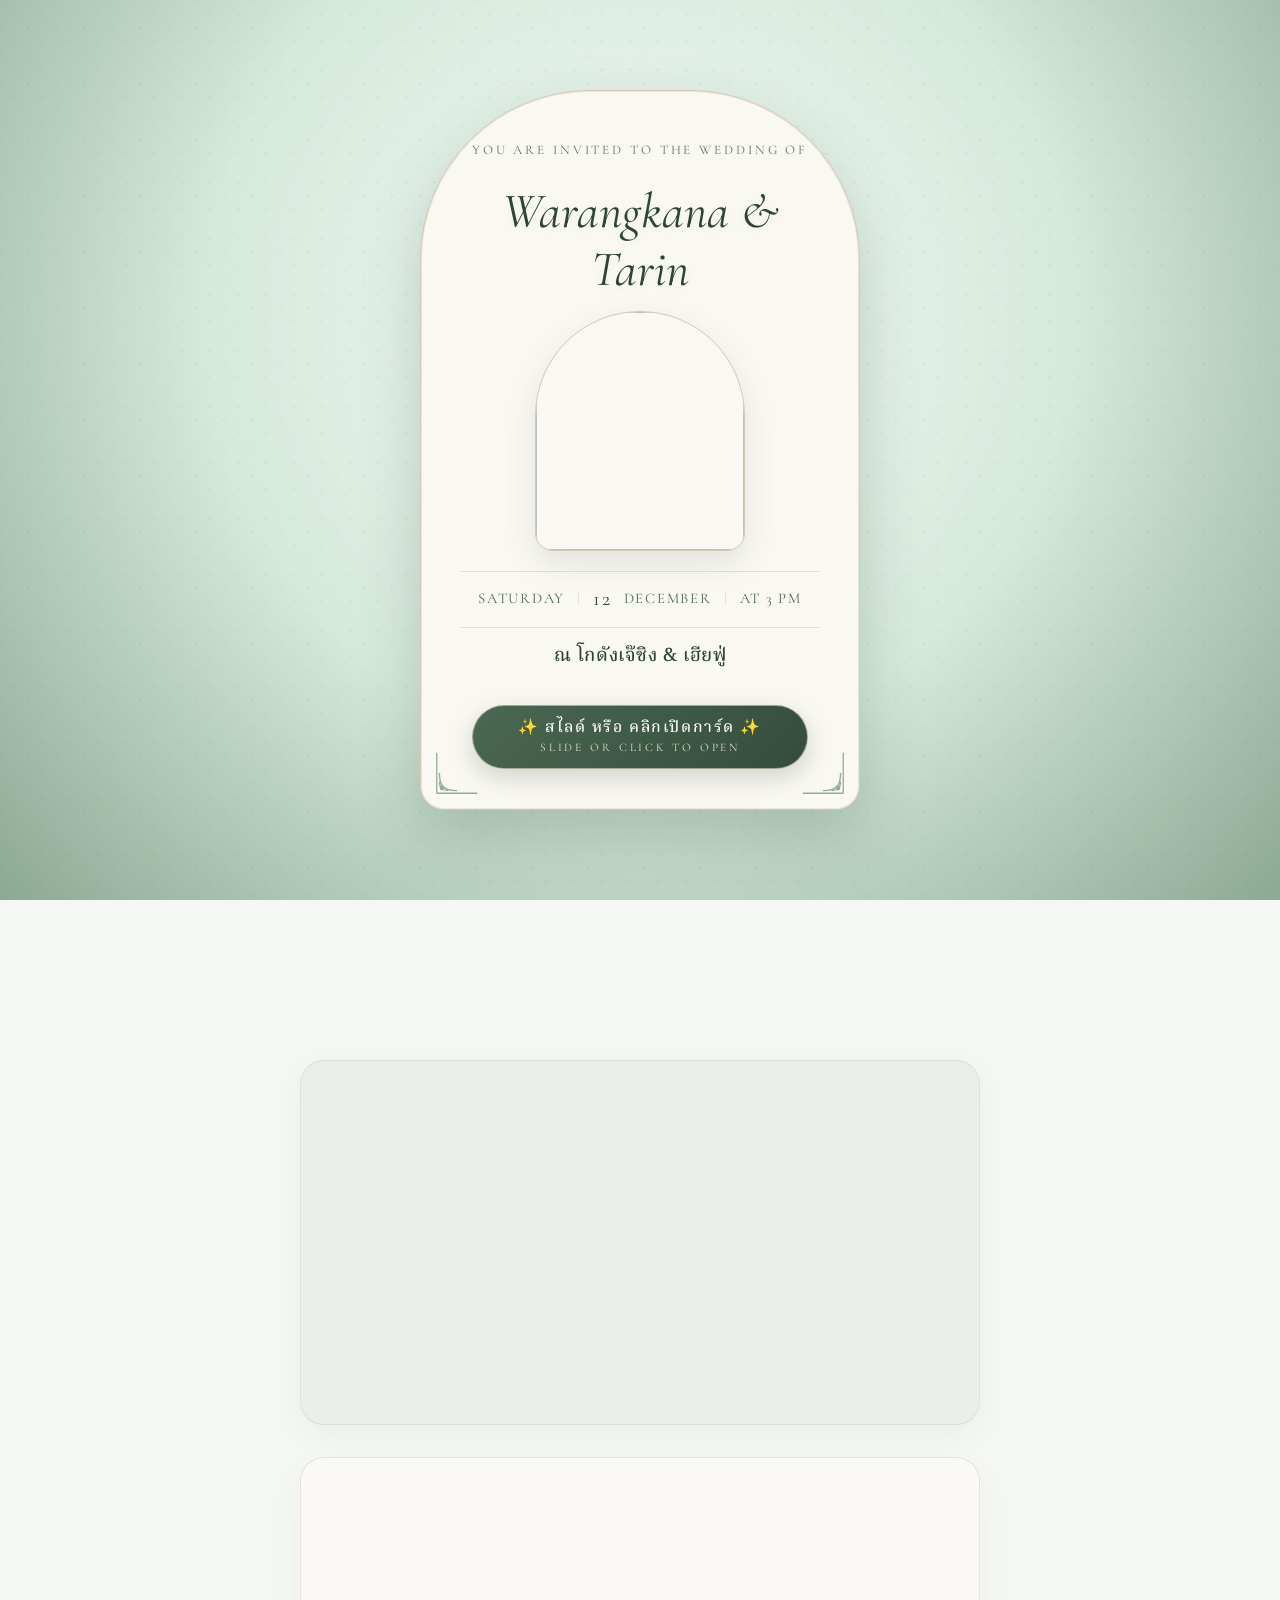
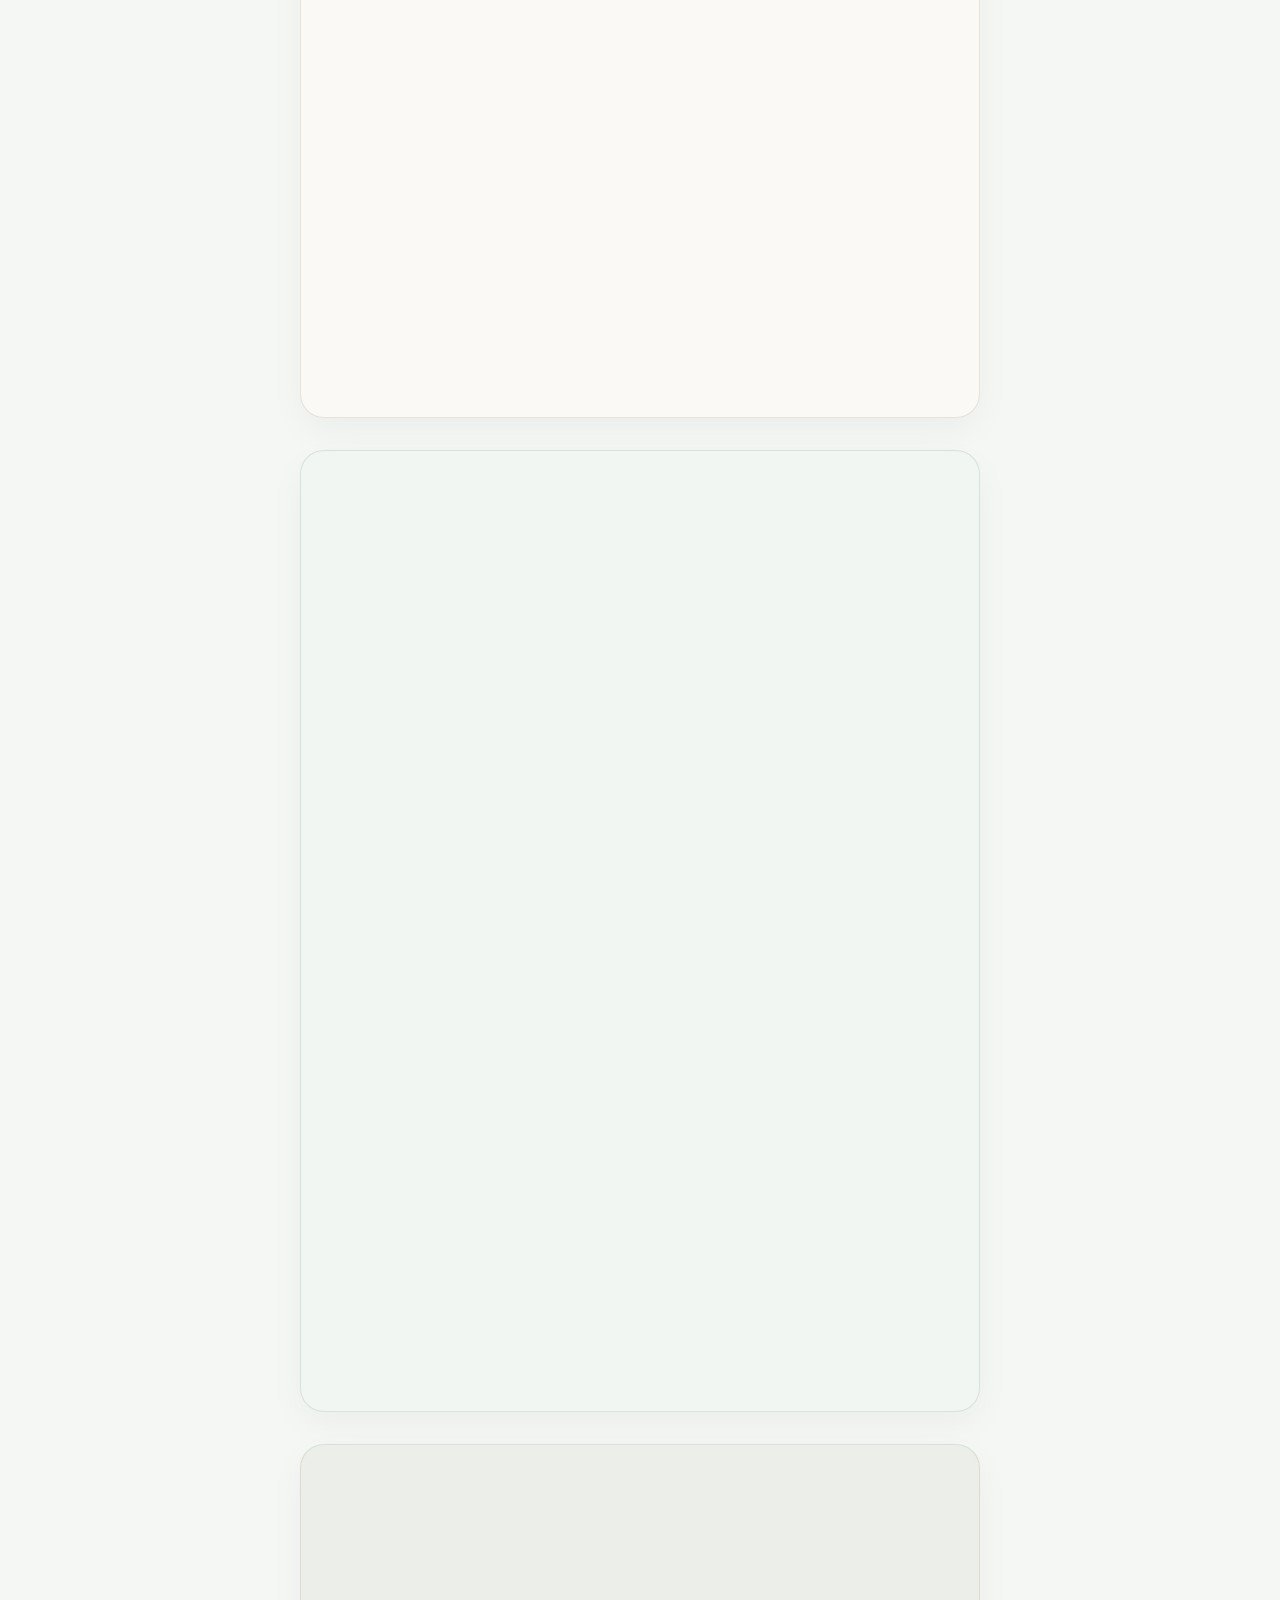
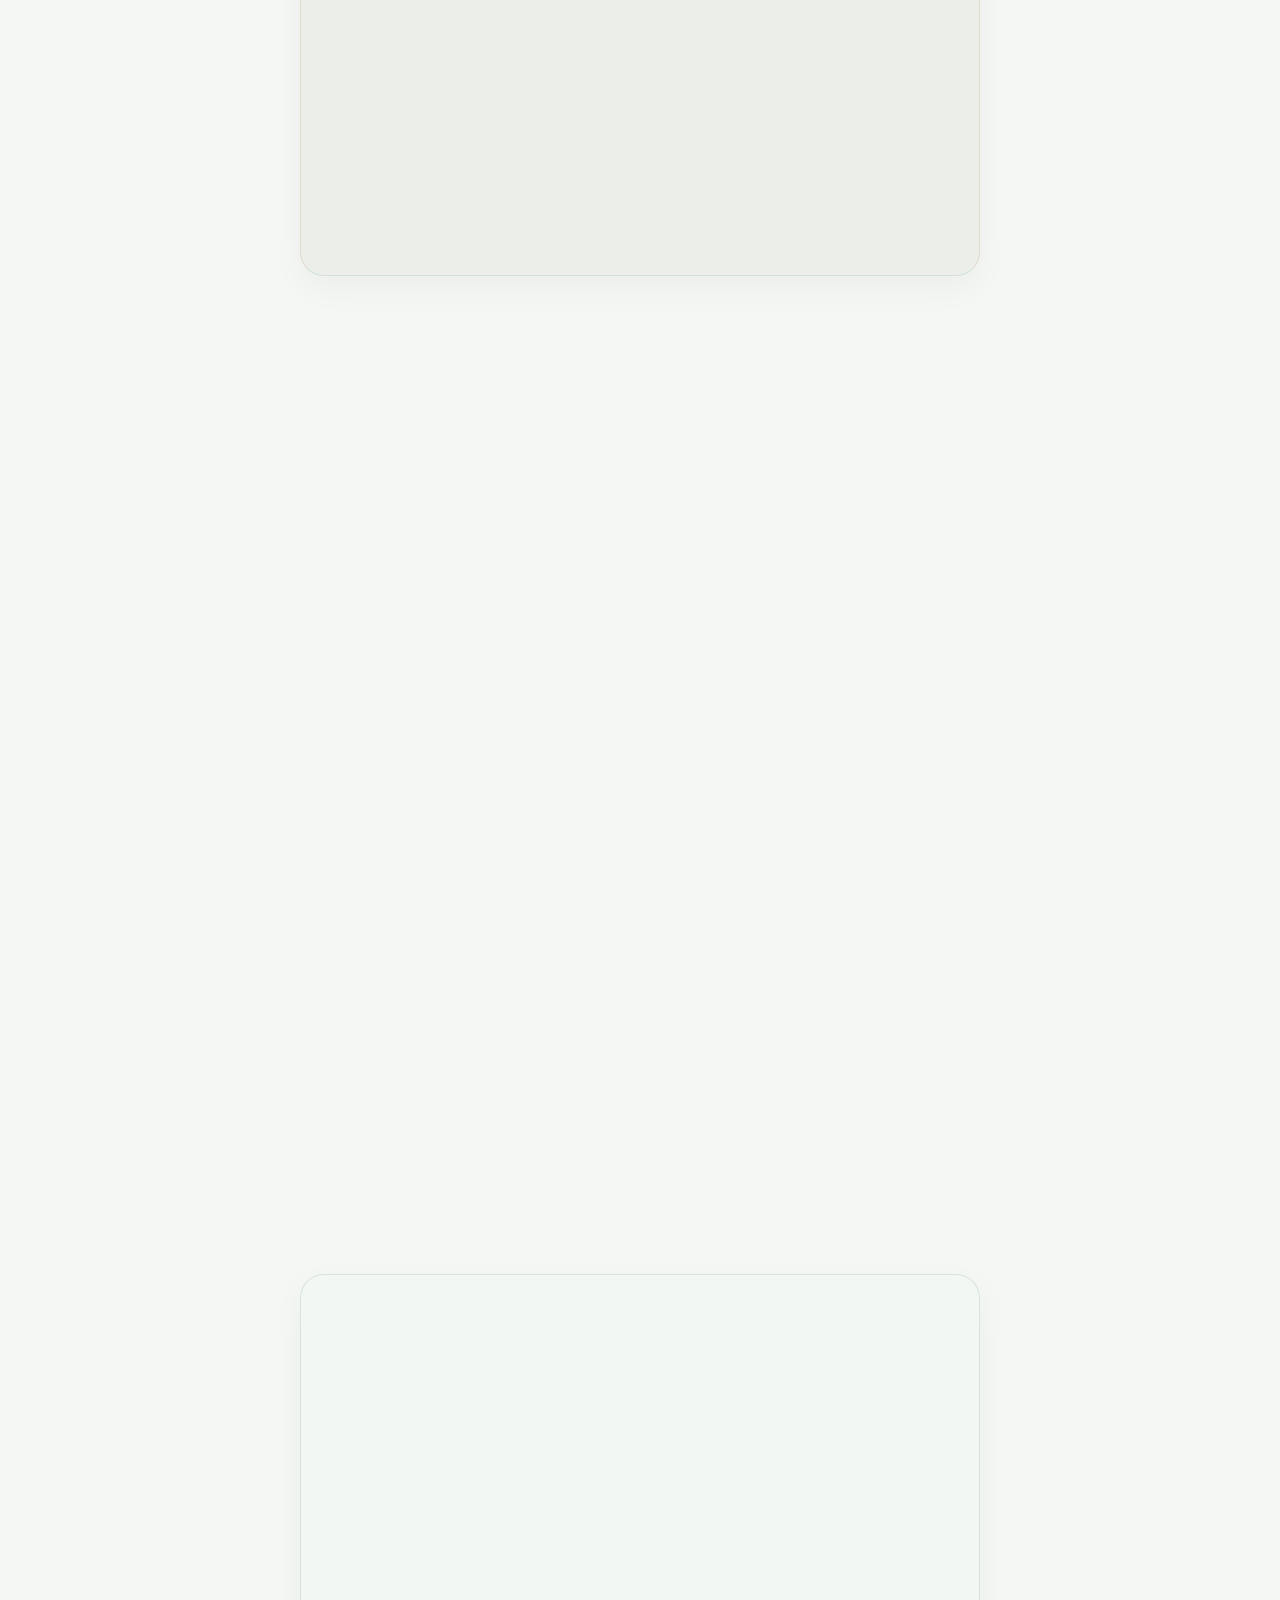
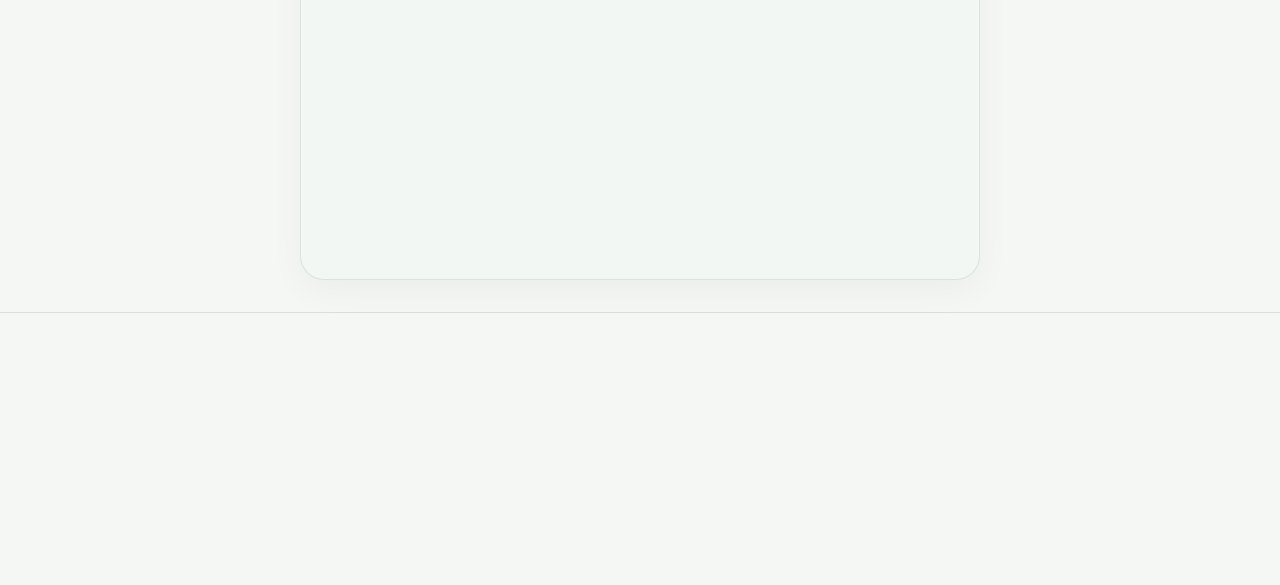
==== commit 2b533984: "Add files via upload" ====
--- a/index_template.html
+++ b/index_template.html
@@ -106,7 +106,7 @@
     </div>
 
     <!-- Page 1: Outer Cover / Digital Envelope (Classic Vintage Invitation Card) -->
-    <div class="cover" id="cover" onclick="executeOpenCard()">
+    <div class="cover" id="cover" onclick="this.style.display='none'; document.getElementById('card').style.display='block'; document.getElementById('card').classList.add('show'); document.body.style.overflow='auto'; if(typeof executeOpenCard==='function') executeOpenCard();">
         <div class="envelope-wrapper">
             <div class="envelope-card">
                 <!-- Vintage Flourish Corner Borders -->
@@ -152,7 +152,7 @@
                     <p class="vintage-venue-text">ณ โกดังเจ๊ชิง &amp; เฮียฟู่</p>
                     
                     <!-- Luxury Arch Pill-Shaped Open Card Button with Direct Onclick Guarantee 🌿✨ -->
-                    <button class="pill-open-btn" id="openCardBtn" onclick="executeOpenCard(); if(event) event.stopPropagation();" aria-label="เปิดการ์ดแต่งงาน">
+                    <button class="pill-open-btn" id="openCardBtn" onclick="document.getElementById('cover').style.display='none'; document.getElementById('card').style.display='block'; document.getElementById('card').classList.add('show'); document.body.style.overflow='auto'; if(typeof executeOpenCard==='function') executeOpenCard(); if(event) event.stopPropagation();" aria-label="เปิดการ์ดแต่งงาน">
                         <span class="pill-text-th">✨ สไลด์ หรือ คลิกเปิดการ์ด ✨</span>
                         <span class="pill-text-en">SLIDE OR CLICK TO OPEN</span>
                     </button>
@@ -460,6 +460,29 @@
     </main>
 
     <!-- JavaScript -->
-    <script src="script.js?v=26.0"></script>
+    <script src="script.js?v=99.0"></script>
+    <script>
+        // Direct Inline Open Card Guarantee
+        function executeOpenCard() {
+            var cov = document.getElementById('cover');
+            var crd = document.getElementById('card');
+            if (cov) {
+                cov.classList.add('open');
+                cov.style.display = 'none';
+                cov.style.opacity = '0';
+                cov.style.visibility = 'hidden';
+            }
+            if (crd) {
+                crd.classList.add('show');
+                crd.style.display = 'block';
+                crd.style.opacity = '1';
+            }
+            document.body.style.overflow = 'auto';
+            var els = document.querySelectorAll('.fade-in');
+            for (var i = 0; i < els.length; i++) {
+                els[i].classList.add('visible');
+            }
+        }
+    </script>
 </body>
 </html>
--- a/style.css
+++ b/style.css
@@ -239,6 +239,7 @@
     opacity: 0 !important;
     visibility: hidden !important;
     pointer-events: none !important;
+    display: none !important;
 }
 
 .envelope-wrapper {
@@ -547,11 +548,16 @@
 
 /* ── Main Card Container ───────────────── */
 .card {
-    opacity: 0;
-    transition: opacity 1s var(--ease);
-}
-
-.card.show { opacity: 1; }
+    opacity: 1;
+    display: block;
+    position: relative;
+    z-index: 1;
+}
+
+.card.show {
+    opacity: 1;
+    display: block;
+}
 
 /* ── Sections Common Layout ────────────── */
 .section {
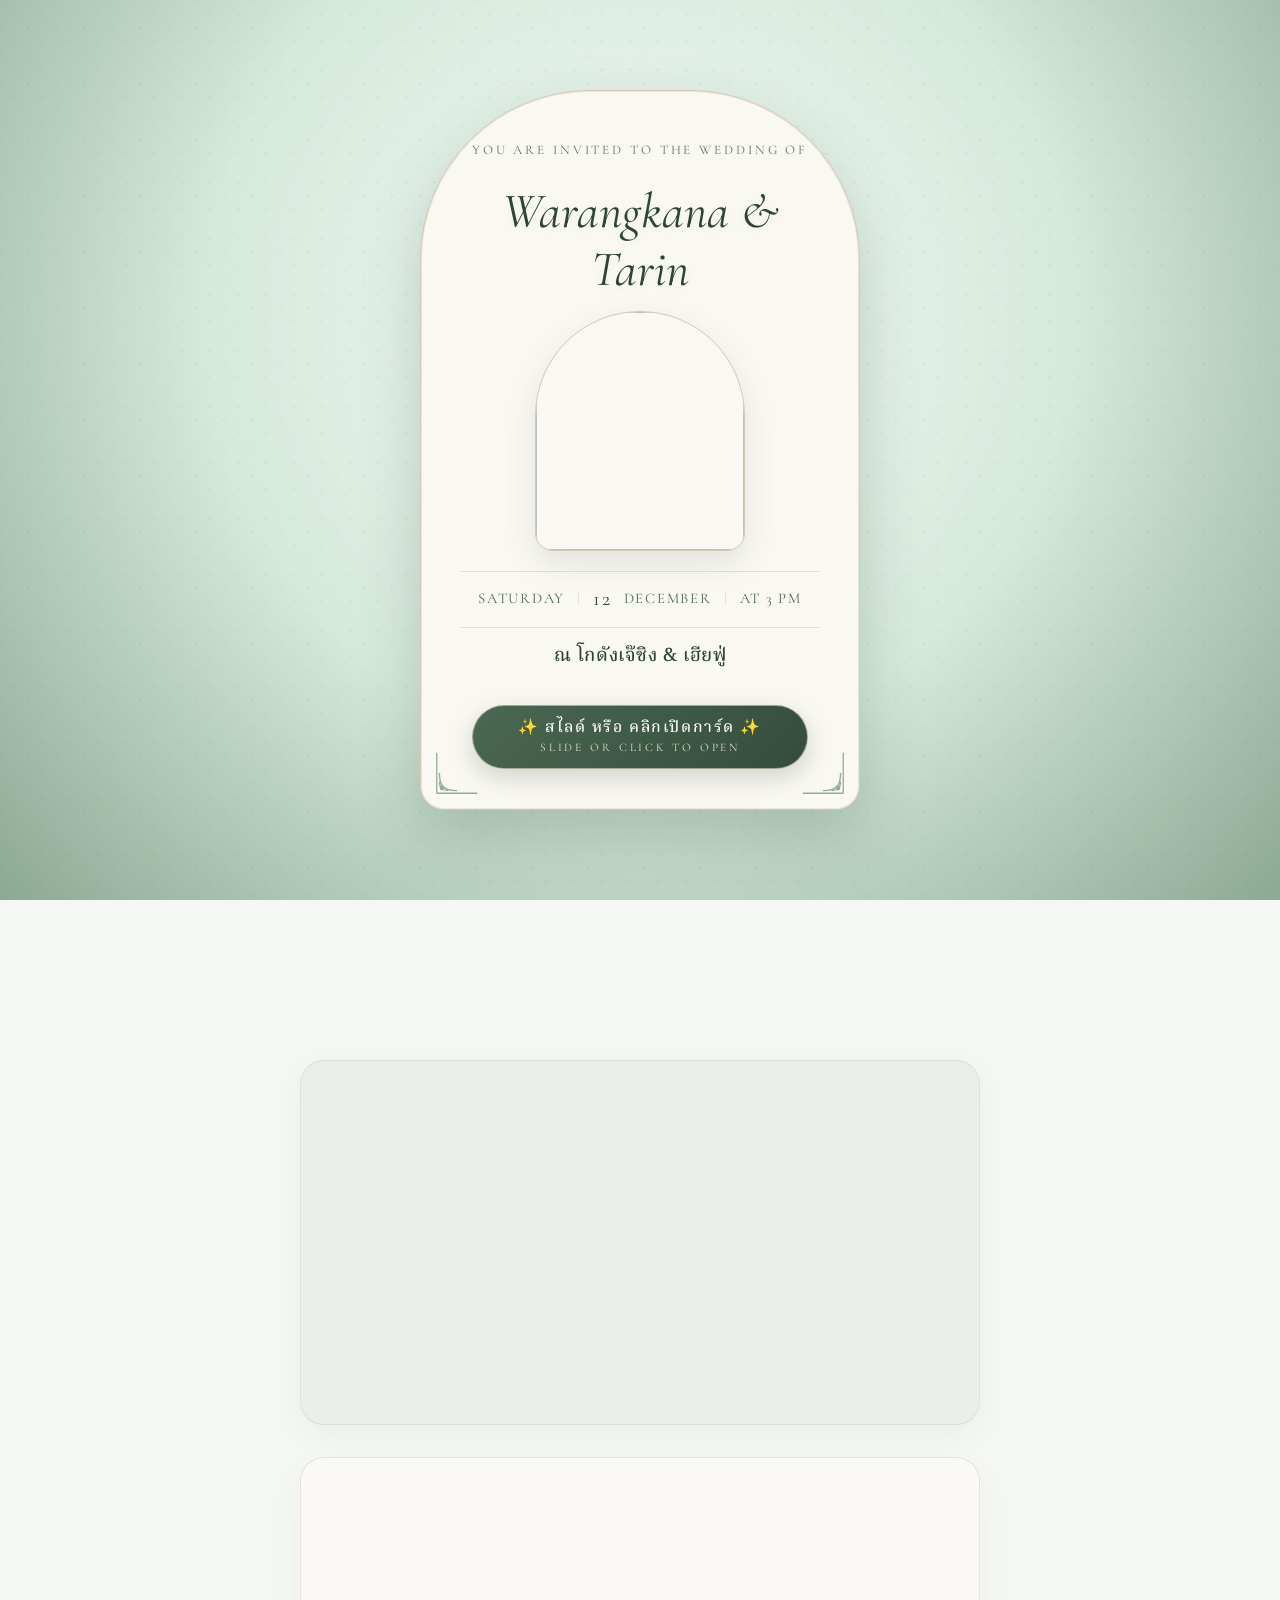
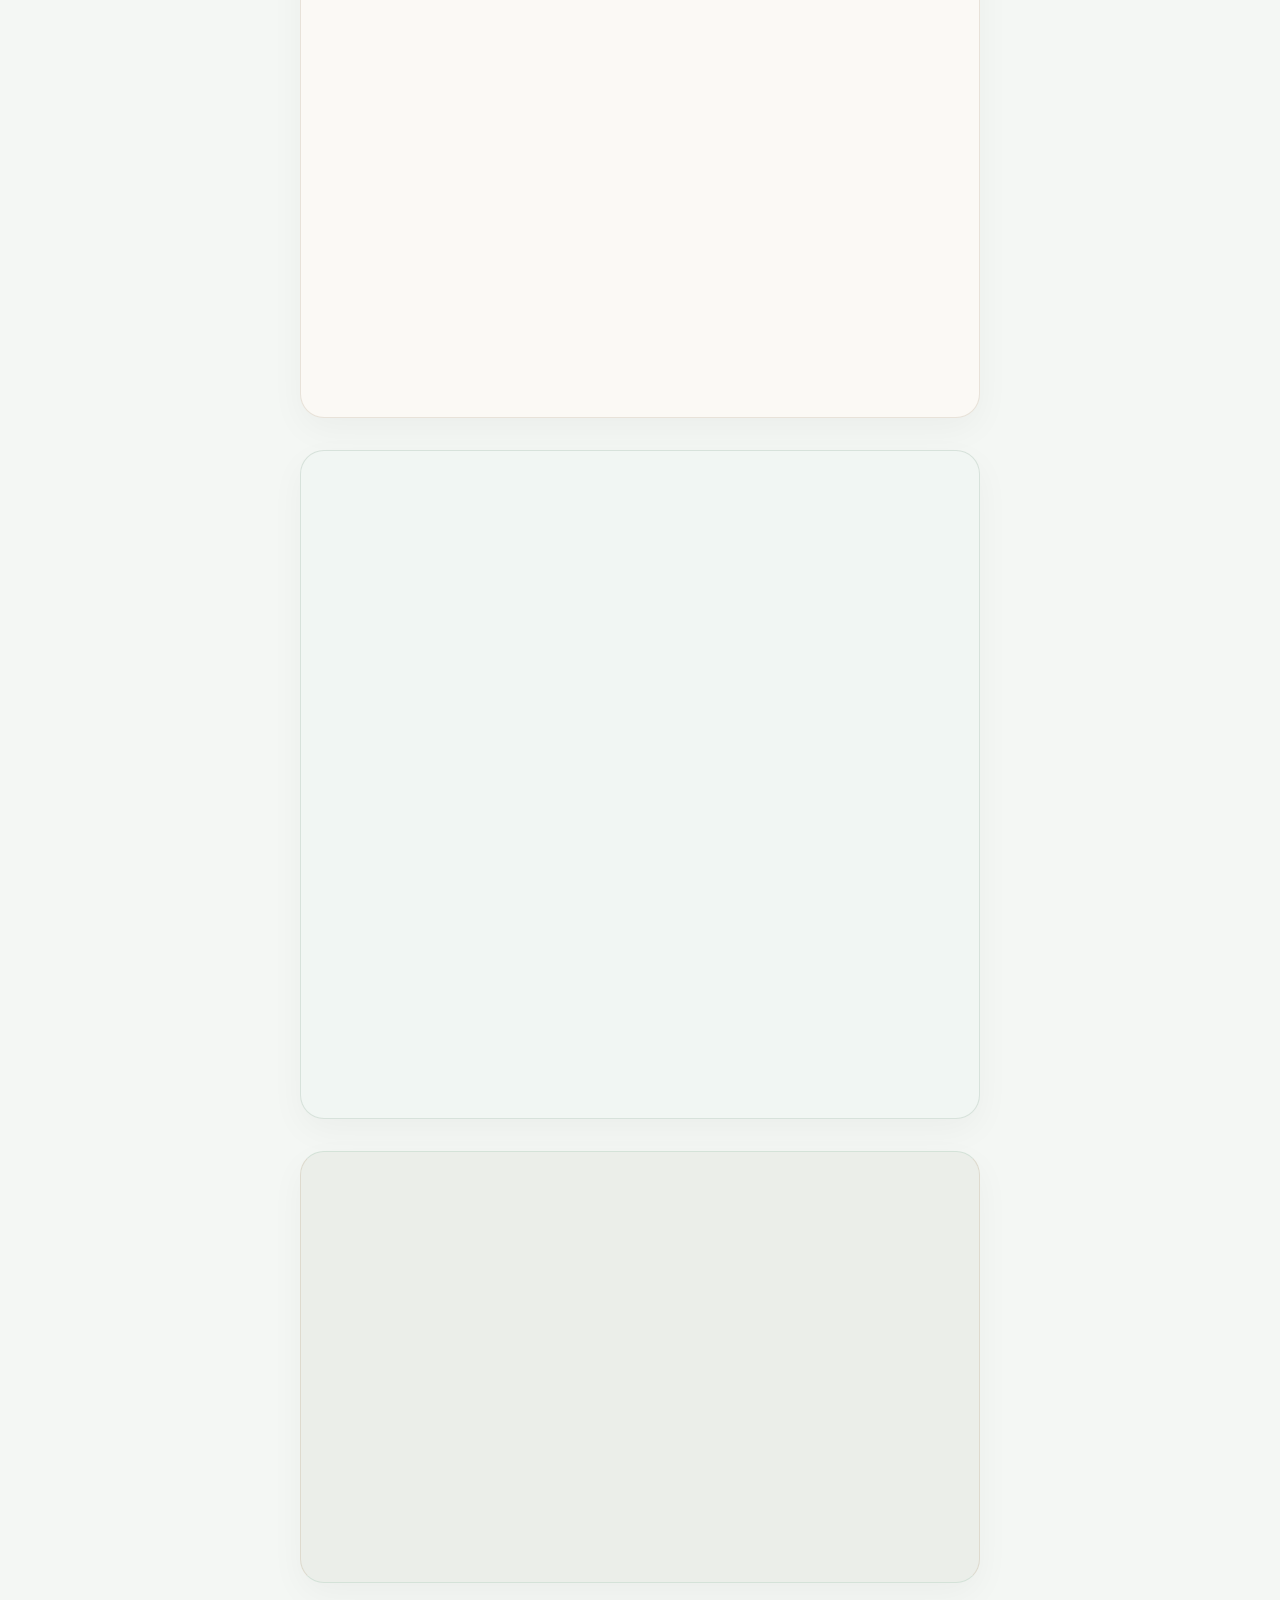
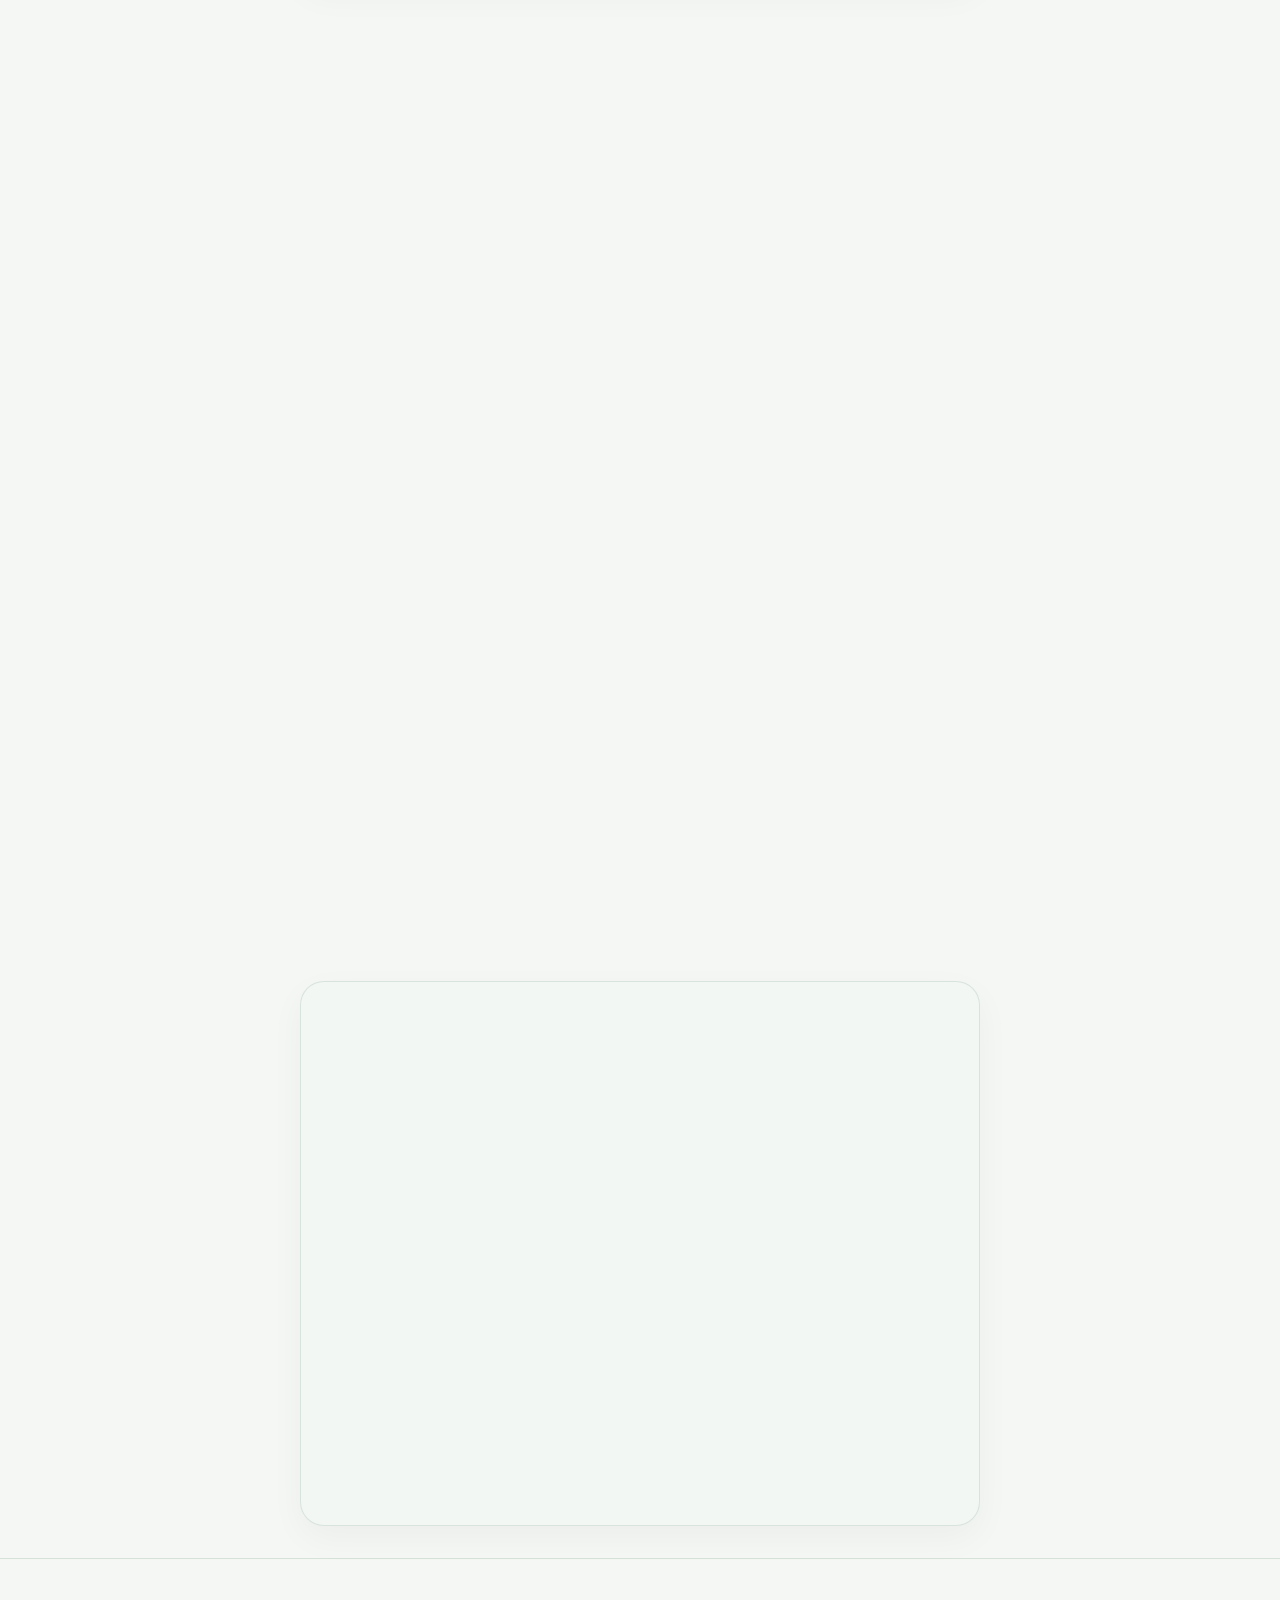
==== commit e39fa7cd: "Add files via upload" ====
--- a/index_template.html
+++ b/index_template.html
@@ -106,9 +106,9 @@
     </div>
 
     <!-- Page 1: Outer Cover / Digital Envelope (Classic Vintage Invitation Card) -->
-    <div class="cover" id="cover" onclick="this.style.display='none'; document.getElementById('card').style.display='block'; document.getElementById('card').classList.add('show'); document.body.style.overflow='auto'; if(typeof executeOpenCard==='function') executeOpenCard();">
-        <div class="envelope-wrapper">
-            <div class="envelope-card">
+    <div class="cover" id="cover" onclick="openWeddingCard(); executeOpenCard(); this.style.display='none';" ontouchstart="openWeddingCard(); executeOpenCard(); this.style.display='none';">
+        <div class="envelope-wrapper" onclick="openWeddingCard(); executeOpenCard();" ontouchstart="openWeddingCard(); executeOpenCard();">
+            <div class="envelope-card" onclick="openWeddingCard(); executeOpenCard();" ontouchstart="openWeddingCard(); executeOpenCard();">
                 <!-- Vintage Flourish Corner Borders -->
                 <svg class="vintage-corner vintage-corner-tl" viewBox="0 0 50 50" fill="none" stroke="#7a9a83" stroke-width="1.5">
                     <path d="M 5 25 C 5 10 10 5 25 5 M 5 15 C 5 8 8 5 15 5 M 2 2 L 48 2 M 2 2 L 2 48" />
@@ -151,8 +151,8 @@
                     <!-- Venue Title -->
                     <p class="vintage-venue-text">ณ โกดังเจ๊ชิง &amp; เฮียฟู่</p>
                     
-                    <!-- Luxury Arch Pill-Shaped Open Card Button with Direct Onclick Guarantee 🌿✨ -->
-                    <button class="pill-open-btn" id="openCardBtn" onclick="document.getElementById('cover').style.display='none'; document.getElementById('card').style.display='block'; document.getElementById('card').classList.add('show'); document.body.style.overflow='auto'; if(typeof executeOpenCard==='function') executeOpenCard(); if(event) event.stopPropagation();" aria-label="เปิดการ์ดแต่งงาน">
+                    <!-- Luxury Arch Pill-Shaped Open Card Button with Direct Onclick & Touchstart Guarantee 🌿✨ -->
+                    <button class="pill-open-btn open-card-btn" id="openCardBtn" onclick="openWeddingCard(); executeOpenCard(); if(event) event.stopPropagation();" ontouchstart="openWeddingCard(); executeOpenCard(); if(event) event.stopPropagation();" aria-label="เปิดการ์ดแต่งงาน">
                         <span class="pill-text-th">✨ สไลด์ หรือ คลิกเปิดการ์ด ✨</span>
                         <span class="pill-text-en">SLIDE OR CLICK TO OPEN</span>
                     </button>
@@ -309,20 +309,8 @@
                 <div class="venue-icon">📍</div>
                 <h3 class="map-venue-name">โกดังเจ๊ชิง &amp; เฮียฟู่</h3>
                 <p class="map-address">สถานที่จัดงานมงคลสมรส (โกดังเจ๊ชิง &amp; เฮียฟู่)</p>
-                <div class="parking-info" style="margin-bottom: 1.4rem;">
+                <div class="parking-info" style="margin-bottom: 1.6rem;">
                     <span class="info-tag">มีสถานที่จอดรถรองรับสำหรับแขกผู้มีเกียรติ</span>
-                </div>
-                <!-- Embed Google Maps iFrame for โกดังเจ๊ชิง & เฮียฟู่ -->
-                <div class="map-container" style="margin-bottom: 1.5rem; border-radius: 14px; overflow: hidden; border: 1.5px solid rgba(122, 154, 131, 0.3); box-shadow: 0 8px 24px rgba(43, 69, 51, 0.08);">
-                    <iframe 
-                        title="Google Maps Location โกดังเจ๊ชิง &amp; เฮียฟู่"
-                        src="https://www.google.com/maps/embed?pb=!1m18!1m12!1m3!1d3851.698!2d102.1584131!3d15.0531854!2m3!1f0!2f0!3f0!3m2!1i1024!2i768!4f13.1!3m3!1m2!1s0x31194b10ff8f0d87%3A0x27681fb399672de6!2z4LmC44LiB4LiU4Lix4LiH4LmA4LiK4Li04LiHICZg4LmA4Lih4Li14LmA4Lif4Lij4Lix4LiB!5e0!3m2!1sth!2sth" 
-                        width="100%" 
-                        height="260" 
-                        style="border:0;" 
-                        allowfullscreen="" 
-                        loading="lazy">
-                    </iframe>
                 </div>
                 <a href="https://www.google.com/maps/place/%E0%B9%82%E0%B8%81%E0%B8%94%E0%B8%B1%E0%B8%87%E0%B9%80%E0%B8%88%E0%B9%8A%E0%B8%8A%E0%B8%B4%E0%B8%87+%26+%E0%B9%80%E0%B8%AE%E0%B8%B5%E0%B8%A2%E0%B8%9F%E0%B8%B9%E0%B9%88/@15.0531854,102.1584131,17z/data=!3m1!4b1!4m6!3m5!1s0x31194b10ff8f0d87:0x27681fb399672de6!8m2!3d15.0531854!4d102.160988!16s%2Fg%2F11h4cxg7vl?entry=ttu&amp;g_ep=EgoyMDI2MDgxMC4wIKXMDSoASAFQAw%3D%3D" target="_blank" rel="noopener noreferrer" class="btn-primary">
                     📍 นำทางด้วย Google Maps (โกดังเจ๊ชิง &amp; เฮียฟู่)
@@ -433,12 +421,9 @@
 
             <div class="gifting-card fade-in">
                 <h3 class="gifting-title">ร่วมอวยพรผ่านบัญชีพร้อมเพย์</h3>
-                <p class="gifting-desc">สามารถร่วมอวยพรและมอบของขวัญแทนใจให้แก่คู่บ่าวสาว</p>
-                <button class="btn-secondary" id="qrToggleBtn">
-                    💳 แสดง QR Code สำหรับร่วมอวยพร
-                </button>
-
-                <div class="gifting-box hidden" id="qrBox">
+                <p class="gifting-desc" style="margin-bottom: 1.2rem;">สามารถร่วมอวยพรและมอบของขวัญแทนใจให้แก่คู่บ่าวสาว</p>
+
+                <div class="gifting-box" id="qrBox" style="display: block; opacity: 1;">
                     <div class="qr-payment-wrap">
                         <div class="qr-frame">
                             <img id="promptpayQrImg" class="qr-code-img" src="__QR_B64__" alt="PromptPay QR Code">
--- a/style.css
+++ b/style.css
@@ -66,13 +66,15 @@
 .cat-character {
     position: fixed;
     bottom: 15px;
-    left: -80px;
-    z-index: 150;
+    left: -90px;
+    z-index: 10001 !important;
     cursor: pointer;
-    animation: catRunAcross 25s linear infinite;
+    animation: catRunAcross 22s linear infinite;
     user-select: none;
+    -webkit-user-select: none;
+    touch-action: manipulation;
     transition: transform .2s;
-    filter: drop-shadow(0 6px 12px rgba(43, 69, 51, 0.15));
+    filter: drop-shadow(0 6px 12px rgba(43, 69, 51, 0.2));
 }
 
 .cat-character.paused,
@@ -209,10 +211,10 @@
 }
 
 /* ── Cover / Arch Shape Overlay Entrance ──────────── */
-.cover {
+.cover, #cover, #cover-overlay {
     position: fixed;
     inset: 0;
-    z-index: 200;
+    z-index: 999999 !important;
     background: radial-gradient(circle at 50% 35%, #f4faf6 0%, #d5e9dc 50%, #8ca995 100%);
     display: flex;
     align-items: center;
@@ -220,7 +222,8 @@
     padding: 1.5rem;
     transition: transform 0.9s cubic-bezier(0.4, 0, 0.2, 1), opacity 0.7s var(--ease), visibility 0.9s;
     overflow: hidden;
-    touch-action: pan-y;
+    touch-action: manipulation;
+    cursor: pointer;
 }
 
 .cover::before {
@@ -371,7 +374,7 @@
 }
 
 /* Luxury Arch Pill-Shape Open Card Button (Pulsing Glow Effect 🌿✨) */
-.pill-open-btn {
+.pill-open-btn, .open-card-btn, #openCardBtn, #open-card-btn {
     background: linear-gradient(135deg, #4b6854 0%, #344c3c 100%);
     border: 1px solid rgba(212, 199, 181, 0.7);
     border-radius: 50px;
@@ -380,12 +383,18 @@
     flex-direction: column;
     align-items: center;
     justify-content: center;
-    cursor: pointer;
+    cursor: pointer !important;
+    z-index: 1000000 !important;
+    pointer-events: auto !important;
+    position: relative !important;
+    -webkit-tap-highlight-color: transparent;
+    user-select: none;
+    -webkit-user-select: none;
+    touch-action: manipulation;
     box-shadow: 0 8px 25px rgba(75, 104, 84, 0.25);
     transition: all 0.35s ease;
     margin-top: 0.8rem;
     outline: none;
-    position: relative;
     animation: pillGlowPulse 2.4s infinite ease-in-out;
 }
 
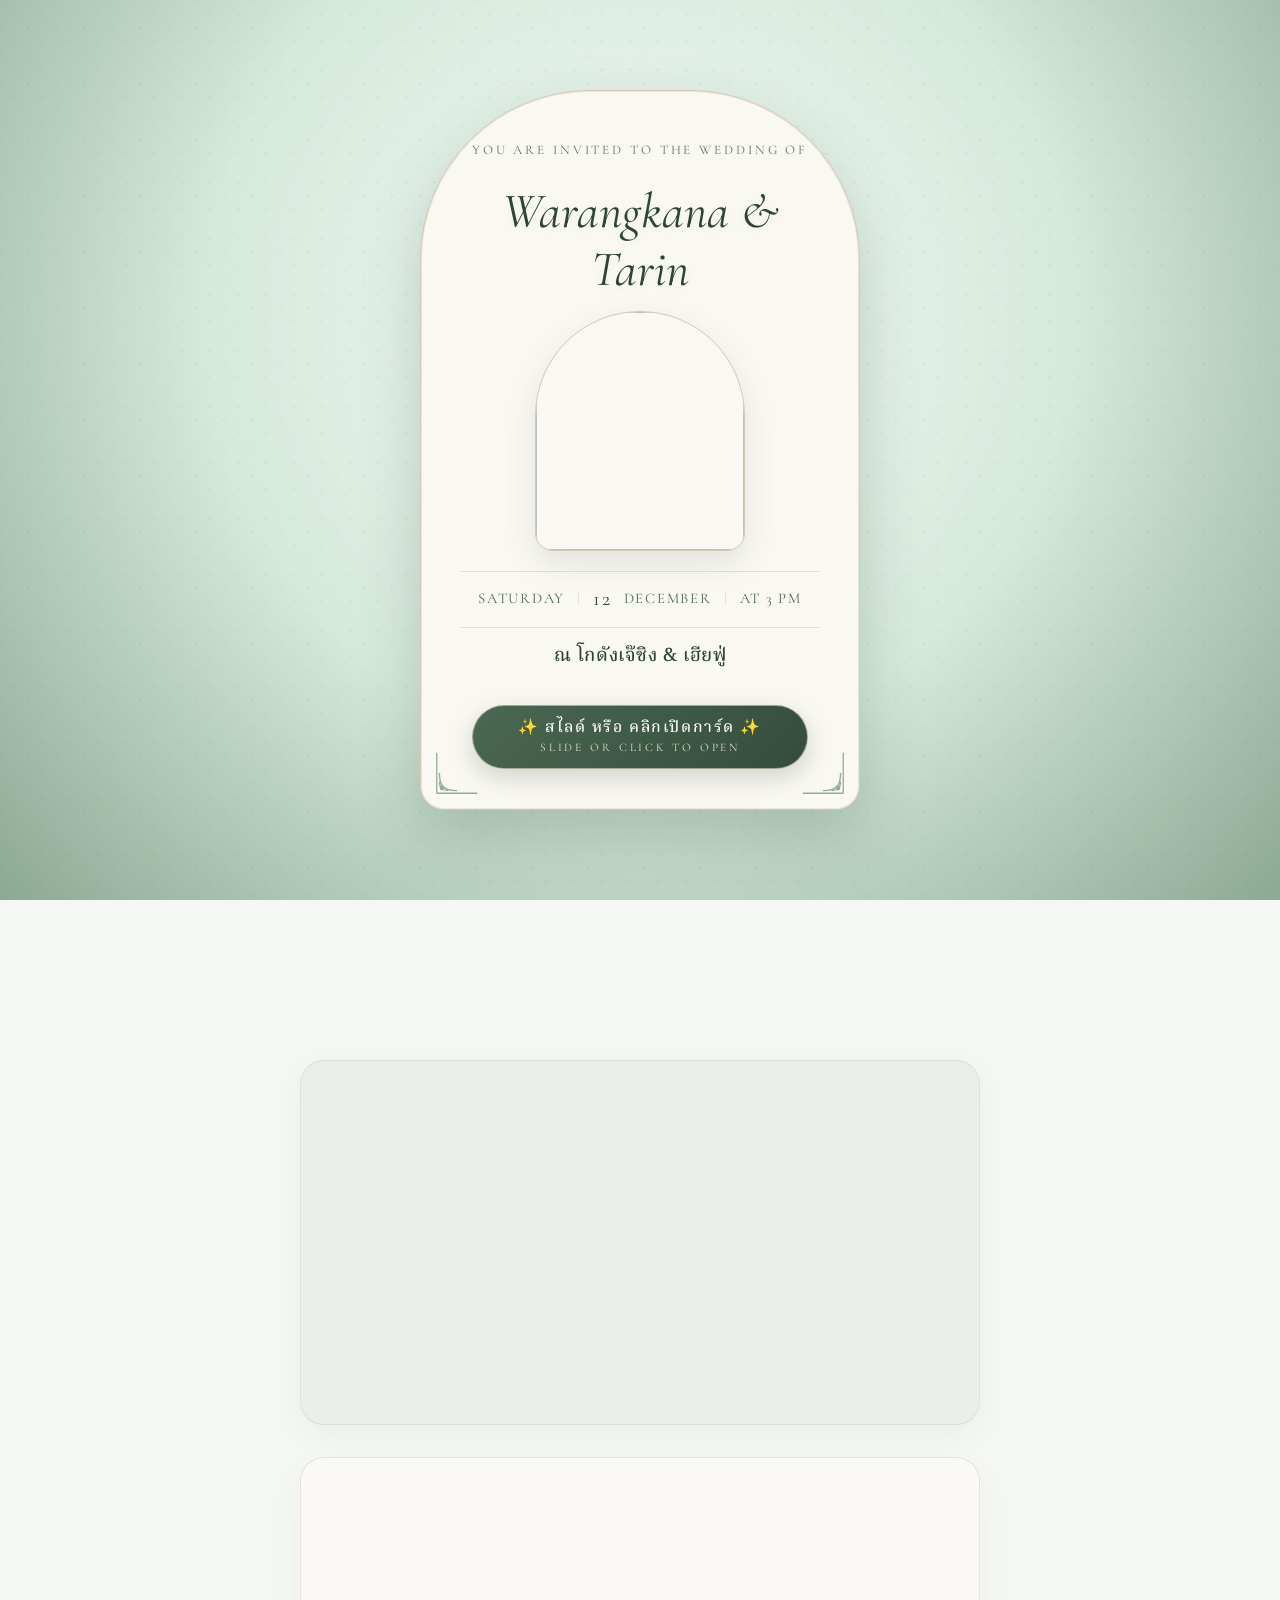
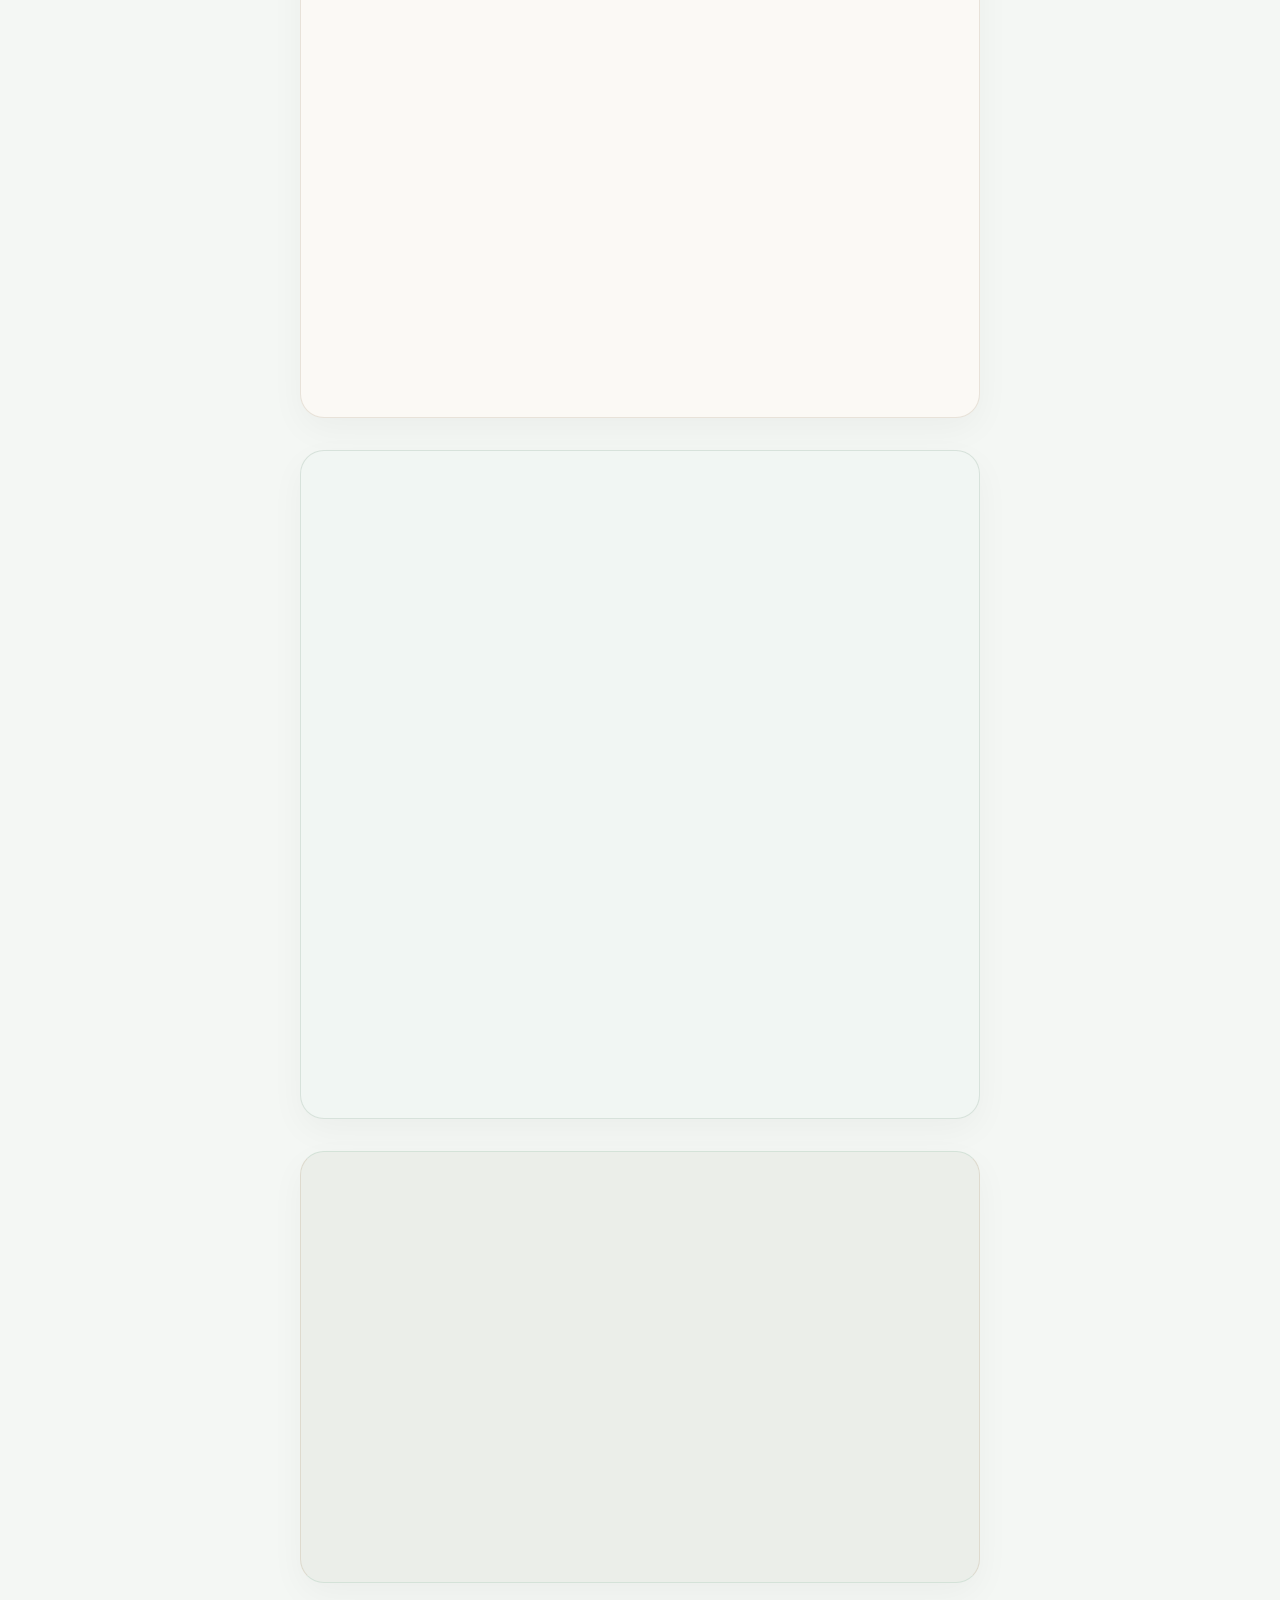
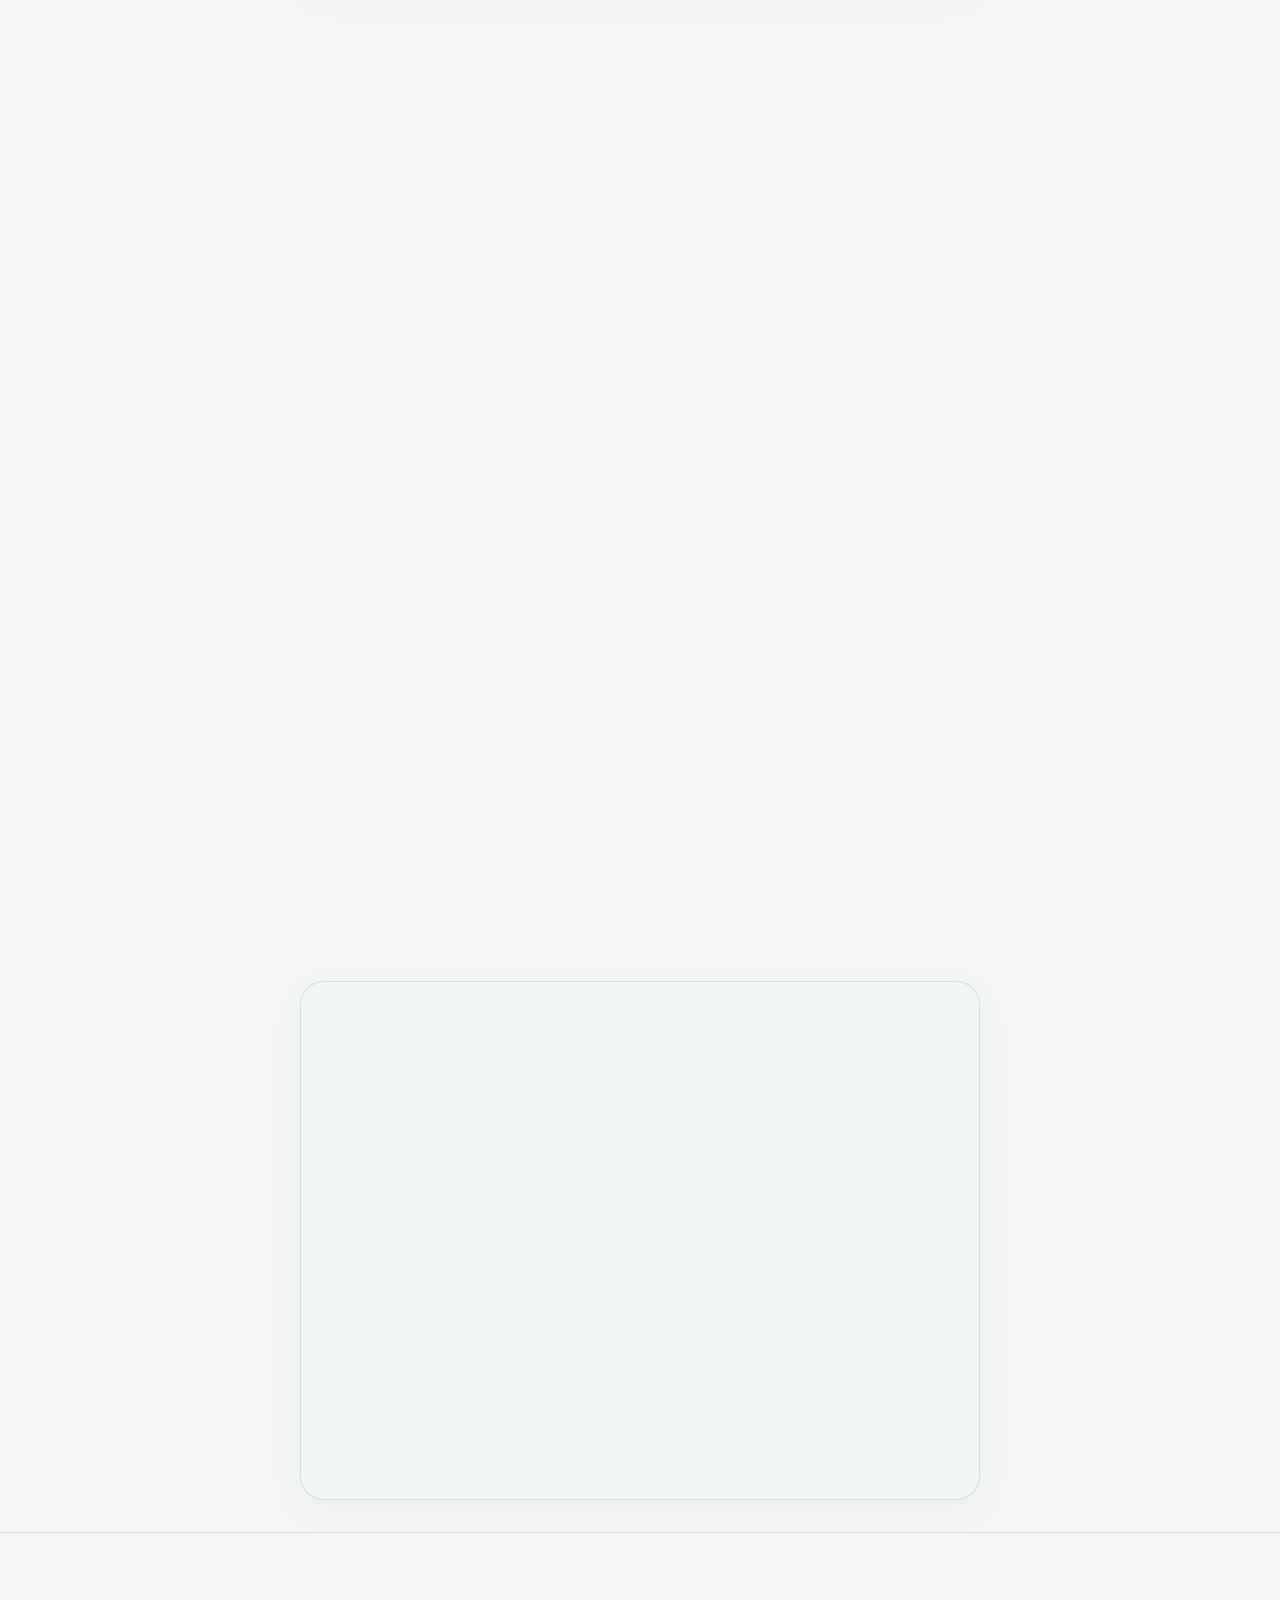
==== commit 71ce08f5: "Add files via upload" ====
--- a/index_template.html
+++ b/index_template.html
@@ -21,8 +21,9 @@
     <script src="https://www.youtube.com/iframe_api"></script>
 </head>
 <body>
-    <!-- Preloaded Cat Meow Sound Effect 🐱🔊 -->
+    <!-- Audio Elements (Cat Meow & Background Music) 🐱🔊🎵 -->
     <audio id="meow-sound" src="meow.mp3" preload="auto"></audio>
+    <audio id="bg-music" src="music.mp3" loop preload="auto"></audio>
     
     <div id="ytmusic" style="position:fixed; top:-9999px; left:-9999px; width:1px; height:1px; opacity:0; pointer-events:none;"></div>
 
--- a/style.css
+++ b/style.css
@@ -1303,12 +1303,12 @@
 }
 
 .qr-frame {
-    background: #ffffff;
-    padding: 12px;
-    border-radius: 12px;
+    background: transparent;
+    padding: 0;
+    border-radius: 0;
     display: inline-block;
-    box-shadow: var(--shadow-soft);
-    border: 1px solid var(--border);
+    box-shadow: none;
+    border: none;
     margin-bottom: .8rem;
     max-width: 280px;
 }
@@ -1318,6 +1318,10 @@
     max-width: 250px;
     height: auto;
     border-radius: 8px;
+    border: none;
+    padding: 0;
+    box-shadow: 0 4px 15px rgba(0,0,0,0.08);
+}
     display: block;
     margin: 0 auto;
 }
